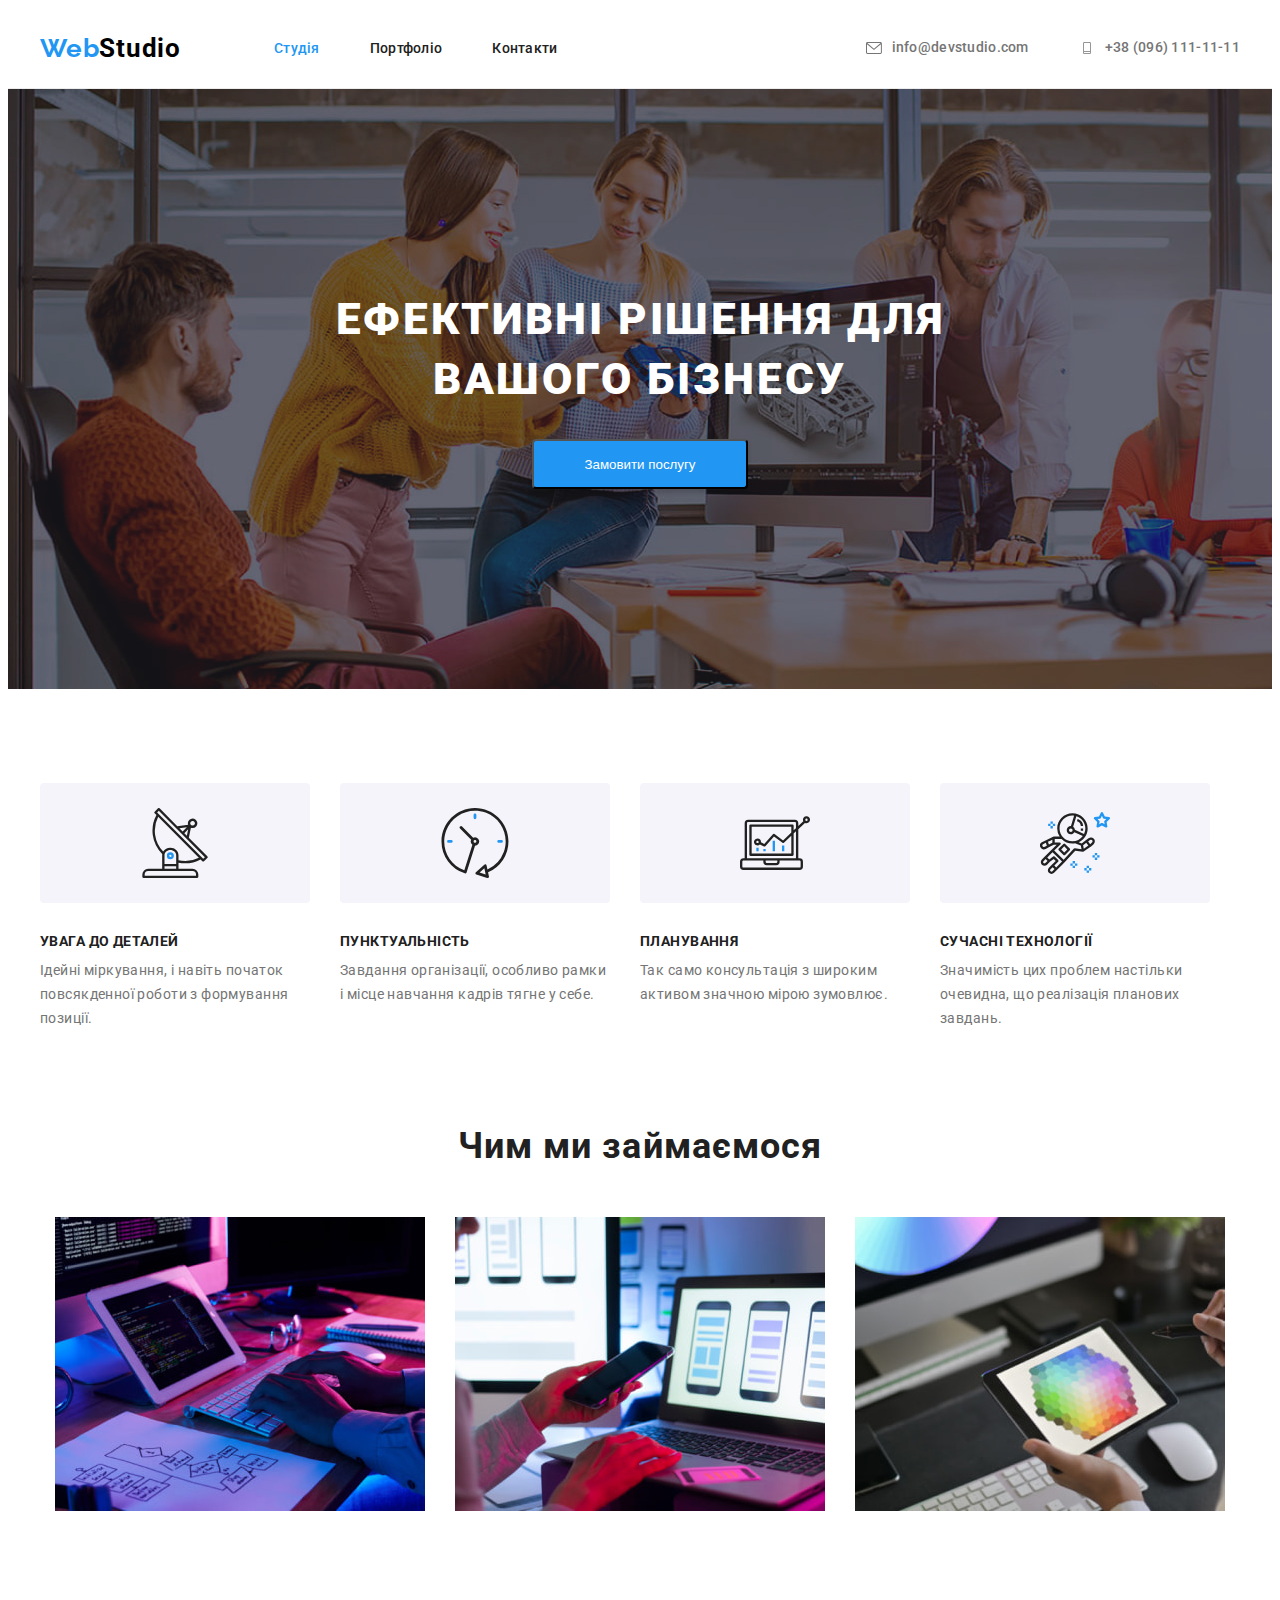
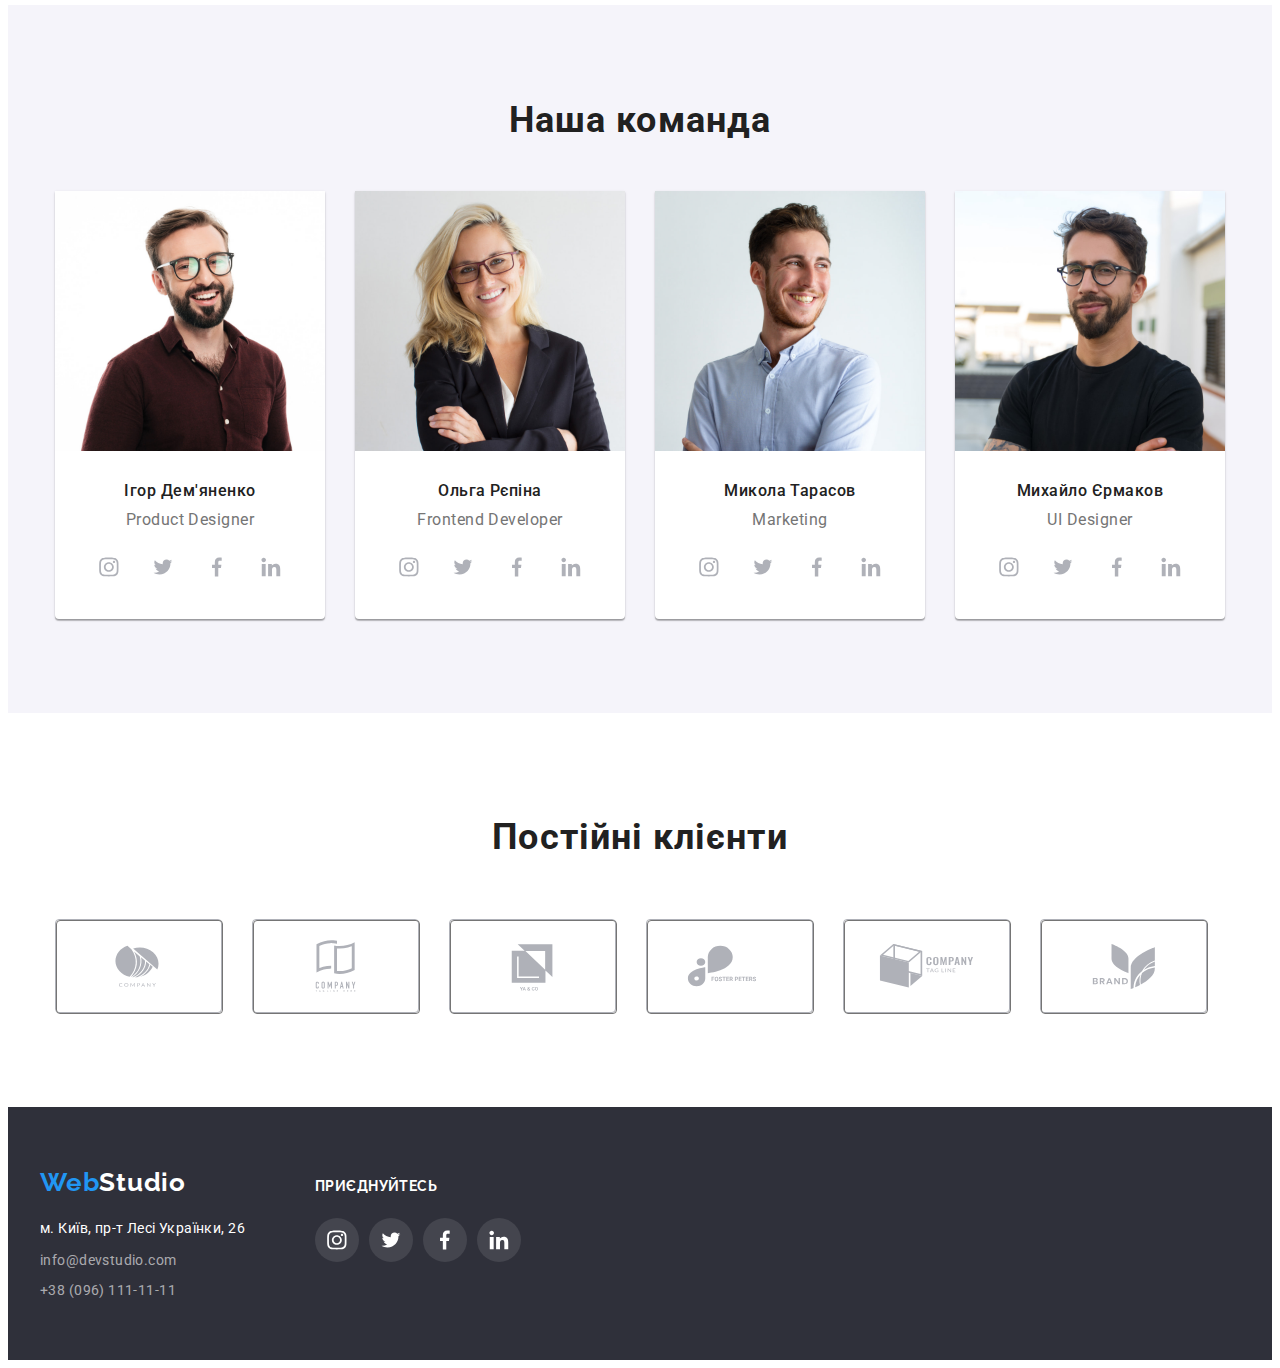
==== index.html @ 4467b6c7 "Initial commit" ====
<!DOCTYPE html>
<html lang="uk">
  <head>
    <meta charset="UTF-8" />
    <meta name="viewport" content="width=device-width, initial-scale=1.0" />
    <title>WebStudio</title>
    <!-- Fonts -->
    <link rel="preconnect" href="https://fonts.googleapis.com" />
    <link rel="preconnect" href="https://fonts.gstatic.com" crossorigin />

    <link
      href="https://fonts.googleapis.com/css2?family=Raleway:wght@700&family=Roboto:wght@400;500;700;900&display=swap"
      rel="stylesheet"
    />
    <!-- Modern normalize -->
    <link
      rel="stylesheet"
      href="https://cdnjs.cloudflare.com/ajax/libs/modern-normalize/2.0.0/modern-normalize.min.css"
      integrity="sha512-4xo8blKMVCiXpTaLzQSLSw3KFOVPWhm/TRtuPVc4WG6kUgjH6J03IBuG7JZPkcWMxJ5huwaBpOpnwYElP/m6wg=="
      crossorigin="anonymous"
      referrerpolicy="no-referrer"
    />
    <!-- Custom styles -->
    <link rel="stylesheet" href="./css/styles.css" />
  </head>
  <body>
    <!-- Header -->
    <header class="header">
      <div class="container header-container">
        <a class="logo" href="./index.html"
          ><span class="logo-accent">Web</span>Studio</a
        >
        <nav class="navigation">
          <ul class="header-link-list list">
            <li class="nav-link">
              <a class="header-link-nav-accent" href="./index.html">Студія</a>
            </li>
            <li class="nav-link">
              <a class="header-link-nav" href="./portfolio.html">Портфоліо</a>
            </li>
            <li class="nav-link">
              <a class="header-link-nav" href="#">Контакти</a>
            </li>
          </ul>
        </nav>

        <ul class="header-list-contact ">
          <li class="group-link">
            <a class="header-link-mail header-link" href="mailto:info@devstudio.com" 
             target="_blank" 
            rel="noopener no-referrer"
            aria-label="іконка mail"> 
            <svg class="header-icon" width="16" height="12">
              <use href="./images/sprite2.svg#icon-e-mail"></use>
            </svg>  
            info@devstudio.com
                  </a>
          </li>
               <li class="group-link">
            <a class="header-link-phone header-link" href="tel:+380961111111"
            target="_blank"
            rel="noopener no-referrer"
            aria-label="іконка phone">
              <svg class="header-icon" width="16" height="12">
              <use href="./images/sprite2.svg#icon-smartphone"></use>
            </svg> 
          +38 (096) 111-11-11
           </a>
          </li>
        </ul>
      </div>
    </header>
    <!-- Main content -->

    <main>
      <!-- Hero section -->
      <section class="hero-section">
        <div class="container hero-container">
          <h1 class="hero-title">Ефективні рішення для вашого бізнесу</h1>
          <button class="hero-button" type="button">Замовити послугу</button>
        </div>
      </section>
      <!--Our activity  -->

      <section class="our-activity-section section">
        <div class="container">
         
           

           


     

   

       
          <ul class="our-activity-list">
            <li class="our-activity-items">
              <div class="our-activity-icon" width="270" height="120">
                <svg class="activity-icon" width="70" height="70">
                <use href="./images/sprite.svg#icon-antenna"></use>
                </svg>
              </div>
              <h3 class="detail-list-item">УВАГА ДО ДЕТАЛЕЙ</h3>
              <p class="detail-text">
                Ідейні міркування, і навіть початок повсякденної роботи з
                формування позиції.
              </p>
            </li>
            <li class="our-activity-items">

              <div class="our-activity-icon" width="270" height="120">
                <svg class="activity-icon" width="70" height="70">
                <use href="./images/sprite.svg#icon-clock"></use>
              </svg>
            </div>
              <h3 class="punctuality-list-item">ПУНКТУАЛЬНІСТЬ</h3>
              <p class="punctuality-text">
                Завдання організації, особливо рамки і місце навчання кадрів
                тягне у себе.
              </p>
            </li>
            <li class="our-activity-items">
              <div class="our-activity-icon" width="270" height="120">
                <svg class="activity-icon" width="70" height="70">
                <use href="./images/sprite.svg#icon-diagram"></use>
              </svg>
            </div>
              <h3 class="diligence-list-item">ПЛАНУВАННЯ</h3>
              <p class="diligence-text">
                Так само консультація з широким активом значною мірою зумовлює.
              </p>
            </li>
            <li class="our-activity-items">
              <div class="our-activity-icon" width="270" height="120">
                <svg class="activity-icon" width="70" height="70">
                <use href="./images/sprite.svg#icon-astronaut"></use>
              </svg>
            </div>
              <h3 class="technologie-list-item">СУЧАСНІ ТЕХНОЛОГІЇ</h3>
              <p class="technologies-text">
                Значимість цих проблем настільки очевидна, що реалізація
                планових завдань.
              </p>
            </li>
          </ul>
        </div>
      </section>

      <!-- Activity-images -->
      <section class="our-activity-images section">
        <div class="container">
          <h2 class="our-activity-title">Чим ми займаємося</h2>
          <ul class="activity-images">
            <li class="img-box-activity">
              <img
                src="./images/activity/img1.jpg"
                alt="img1"
                width="370"
                ;
                height="294"
                ;
              />
            </li>
            <li class="img-box-activity">
              <img
                src="./images/activity/img2.jpg"
                alt="img2"
                width="370"
                ;
                height="294"
                ;
              />
            </li>
            <li class="img-box-activity">
              <img
                src="./images/activity/img3.jpg"
                alt="img3"
                width="370"
                ;
                height="294"
                ;
              />
            </li>
          </ul>
        </div>
      </section>

      <!--Our Team  -->
      <section class="our-team-section section">
        <div class="container">
          <h2 class="our-team-title">Наша команда</h2>
          <ul class="our-team-list">
            <li class="team-members">
              <img
                class="team-img"
                src="./images/team/ІгорДем'яненко.jpg"
                alt="Ігор Дем'яненко"
                width="270"
                height="260"
              />
              <div class="team-members-info">
                <h3 class="product-designer-name team-name">Ігор Дем'яненко</h3>
                <p class="product-designer-profession team-proffesion">
                  Product Designer
                </p>


                 <ul class="team-social-link-list list">
            <li class="team-social-link-item">
             <a  class="social-link"
            href=""
            target="_blank"
            rel="noopener no-referrer"
            aria-label="іконка instagram"
            >
    

               <svg class="team-members-icon" width="20";
                height="20";
               >
              <use href="./images/sprite2.svg#icon-instagram"></use>
            </svg>
            </a>
         
            </li>

            <li class="team-social-link-item">
            
              <a  class="social-link"
            href=""
            target="_blank"
            rel="noopener no-referrer"
            aria-label="іконка twitter"
            >
    

               <svg class="team-members-icon" width="20";
                height="20";
               >
              <use href="./images/sprite2.svg#icon-twitter"></use>
            </svg>
            </a>
            </li>

            <li class="team-social-link-item">

     <a  class="social-link"
            href=""
            target="_blank"
            rel="noopener no-referrer"
            aria-label="іконка facebook"
            >
          

              <svg class="team-members-icon" width="20";
                height="20";>
              <use href="./images/sprite2.svg#icon-facebook"></use>
            </svg>
             </a>
            </li>

            <li class="team-social-link-item">

<a  class="social-link"
            href=""
            target="_blank"
            rel="noopener no-referrer"
            aria-label="іконка linkedin"
            >
           

              <svg class="team-members-icon" width="20";
                height="20";>
              <use href="./images/sprite2.svg#icon-linkedin"></use>
            </svg>
            </a>
            </li>
          </ul>
              </div>
            </li>
            <li class="team-members">
              <img
                class="team-img"
                src="./images/team/ОльгаРєпіна.jpg"
                alt="Ольга Рєпіна"
                width="270"
                height="260"
              />
              <div class="team-members-info">
                <h3 class="frontend-developer-name team-name">Ольга Рєпіна</h3>
                <p class="frontend-developer-profession team-proffesion">
                  Frontend Developer
                </p>
            <ul class="team-social-link-list list">
            <li class="team-social-link-item">

              <a  class="social-link"
            href=""
            target="_blank"
            rel="noopener no-referrer"
            aria-label="іконка linkedin"
            >

                        <svg class="team-members-icon" width="20";
                height="20";>
              <use href="./images/sprite2.svg#icon-instagram"></use>
            </svg>
            </a>
            </li>

            <li class="team-social-link-item">

              <a  class="social-link"
            href=""
            target="_blank"
            rel="noopener no-referrer"
            aria-label="іконка linkedin"
            >

               <svg class="team-members-icon" width="20";
                height="20";
               >
              <use href="./images/sprite2.svg#icon-twitter"></use>
            </svg>
            </a>
            </li>

            <li class="team-social-link-item">

              <a  class="social-link"
            href=""
            target="_blank"
            rel="noopener no-referrer"
            aria-label="іконка linkedin"
            >

              <svg class="team-members-icon" width="20";
                height="20";>
              <use href="./images/sprite2.svg#icon-facebook"></use>
            </svg>
              </a>
            </li>

            <li class="team-social-link-item">


              <a  class="social-link"
            href=""
            target="_blank"
            rel="noopener no-referrer"
            aria-label="іконка linkedin"
            >

              <svg class="team-members-icon" width="20";
                height="20";>
              <use href="./images/sprite2.svg#icon-linkedin"></use>
            </svg>
            </a>
            </li>
          </ul>
              </div>
            </li>
            <li class="team-members">
              <img
                class="team-img"
                src="./images/team/МиколаТарасов.jpg"
                alt="Микола Тарасов"
                width="270"
                height="260"
              />
              <div class="team-members-info">
                <h3 class="marketing-name team-name">Микола Тарасов</h3>
                <p class="marketing-profession team-proffesion">Marketing</p>

           <ul class="team-social-link-list list">
            <li class="team-social-link-item">

       <a  class="social-link"
            href=""
            target="_blank"
            rel="noopener no-referrer"
            aria-label="іконка linkedin"
            >
            <svg class="team-members-icon" width="20";
                height="20";>
              <use href="./images/sprite2.svg#icon-instagram"></use>
            </svg>
       </a>
            </li>

            <li class="team-social-link-item">
                     <a  class="social-link"
            href=""
            target="_blank"
            rel="noopener no-referrer"
            aria-label="іконка linkedin"
            >
               <svg class="team-members-icon" width="20";
                height="20";
               >
              <use href="./images/sprite2.svg#icon-twitter"></use>
            </svg>
                     </a>
            </li>

            <li class="team-social-link-item">
           <a  class="social-link"
            href=""
            target="_blank"
            rel="noopener no-referrer"
            aria-label="іконка linkedin"
            >
              <svg class="team-members-icon" width="20";
                height="20";>
              <use href="./images/sprite2.svg#icon-facebook"></use>
            </svg>
           </a>
            </li>

            <li class="team-social-link-item">
        <a  class="social-link"
            href=""
            target="_blank"
            rel="noopener no-referrer"
            aria-label="іконка linkedin"
            >
              <svg class="team-members-icon" width="20";
                height="20";>
              <use href="./images/sprite2.svg#icon-linkedin"></use>
            </svg>
        </a>
            </li>
          </ul>
              </div>
            </li>
            <li class="team-members">
              <img
                class="team-img"
                src="./images/team/МихайлоЄрмаков.jpg"
                alt="Михайло Єрмаков"
                width="270"
                height="260"
              />
              <div class="team-members-info">
                <h3 class="ul-designer-name team-name">Михайло Єрмаков</h3>
                <p class="ul-designer-profession team-proffesion">
                  UI Designer
                </p>
                      <ul class="team-social-link-list list">
            <li class="team-social-link-item">
              <a  class="social-link"
            href=""
            target="_blank"
            rel="noopener no-referrer"
            aria-label="іконка linkedin"
            >
               <svg class="team-members-icon" width="20";
                height="20";>
              <use href="./images/sprite2.svg#icon-instagram"></use>
            </svg>
              </a>
            </li>

            <li class="team-social-link-item">
              <a  class="social-link"
            href=""
            target="_blank"
            rel="noopener no-referrer"
            aria-label="іконка linkedin"
            >
               <svg class="team-members-icon" width="20";
                height="20";
               >
              <use href="./images/sprite2.svg#icon-twitter"></use>
            </svg>
              </a>
            </li>

            <li class="team-social-link-item">
              <a  class="social-link"
            href=""
            target="_blank"
            rel="noopener no-referrer"
            aria-label="іконка linkedin"
            >
              <svg class="team-members-icon" width="20";
                height="20";>
              <use href="./images/sprite2.svg#icon-facebook"></use>
            </svg>
              </a>
            </li>

            <li class="team-social-link-item">
               <a  class="social-link"
            href=""
            target="_blank"
            rel="noopener no-referrer"
            aria-label="іконка linkedin"
            >
              <svg class="team-members-icon" width="20";
                height="20";>
              <use href="./images/sprite2.svg#icon-linkedin"></use>
            </svg>
               </a>
            </li>
          </ul>
              </div>
         
            </li>
          </ul>
         
        </div>
      </section>

      <!-- Regular customers -->
      <section class="regular-customers-section section">
        <div class="container">
        <h2 class="regular-customers-titel">Постійні клієнти</h2>
        <ul class="regular-customers-icon-list list">

          <li class="regular-customers-item">
            <a class="regular-costumers-icon-link"
             href=""
             target="_blank"
             rel="noopener no-referrer"
             aria-label="іконка client1">
            <svg class="regular-costumers-icon" width="106";
                height="60";>
              <use class="regular-costumers-icon-item" href="./images/sprite2.svg#icon-client1"></use>
            </svg>
          </a>
          </li>
          <li class="regular-customers-item">
            <a class="regular-costumers-icon-link"
            href=""
            target="_blank"
            rel="noopener no-referrer"
            aria-label="іконка client2">
               <svg class="regular-costumers-icon" width="106";
                height="60";>
              <use class="regular-costumers-icon-item" href="./images/sprite2.svg#icon-client2"></use>
            </svg>
            </a>
          </li>
          <li class="regular-customers-item">
            <a class="regular-costumers-icon-link"
            href=""
            target="_blank"
            rel="noopener no-referrer"
            aria-label="іконка client3">
                       <svg class="regular-costumers-icon" width="106";
                height="60";>
              <use class="regular-costumers-icon-item" href="./images/sprite2.svg#icon-client3"></use>
            </svg>
            </a>
          </li>
          <li class="regular-customers-item">
            <a class="regular-costumers-icon-link"
            href=""
            target="_blank"
            rel="noopener no-referrer"
            aria-label="іконка client4">
                    <svg class="regular-costumers-icon" width="106";
                height="60";>
              <use class="regular-costumers-icon-item" href="./images/sprite2.svg#icon-client4"></use>
            </svg>
            </a>
          </li>
          <li class="regular-customers-item">
            <a class="regular-costumers-icon-link"
            href=""
            target="_blank"
            rel="noopener no-referrer"
            aria-label="іконка client5">
                     <svg class="regular-costumers-icon" width="106";
                height="60";>
              <use class="regular-costumers-icon-item" href="./images/sprite2.svg#icon-client5"></use>
            </svg>
            </a>
          </li>
          <li class="regular-customers-item">
            <a class="regular-costumers-icon-link"
            href=""
            target="_blank"
            rel="noopener no-referrer"
            aria-label="іконка client6">
            <svg class="regular-costumers-icon" width="106";
                height="60";>
              <use class="regular-costumers-icon-item" href="./images/sprite2.svg#icon-client6"></use>
            </svg>
            </a>
          </li>
        </ul>

</div>
      </section>
    </main>

    <!-- Footer -->

    <footer class="footer-section">
     <div class=" footer-container container">
      <div class="footer-main-container footer-blok">
      <a class="logo-footer" href="./index.html"
        ><span class="logo-footer-accent">Web</span>Studio</a
      >

      <address>
        <p class="footer-text">м. Київ, пр-т Лесі Українки, 26</p>
        <ul class="footer-contacts">
          <li class="footer-item">
            <a class="footer-link" href="mailto:info@devstudio.com"
              >info@devstudio.com</a
            >
          </li class="footer-item">
          <li class="footer-item">
            <a class="footer-link" href="tel:+380961111111"
              >+38 (096) 111-11-11</a
            >
          </li>
        </ul>
   </address>
   </div>
                    <div class="footer-icons footer-blok ">
            <p class="footer-icon-link-title">ПРИЄДНУЙТЕСЬ</p>

      <ul class="footer-social-link-list list">
            <li class="footer-social-link-item">
            <a  class="footer-social-link"
            href=""
            target="_blank"
            rel="noopener no-referrer"
            aria-label="іконка instagram"> 
            <svg class="footer-social-icon" width="20";
            height="20";>
            <use href="./images/sprite2.svg#icon-instagram"></use>
          </svg>
           </a>
            </li>

            <li class="footer-social-link-item">
            <a  class="footer-social-link"
            href=""
            target="_blank"
            rel="noopener no-referrer"
            aria-label="іконка twitter">
               <svg class="footer-social-icon" width="20";
                height="20";>
              <use href="./images/sprite2.svg#icon-twitter"></use>
            </svg>
            </a>
            </li>

            <li class="footer-social-link-item">
                <a  class="footer-social-link"
            href=""
            target="_blank"
            rel="noopener no-referrer"
            aria-label="іконка facebook"
            >
              <svg class="footer-social-icon" width="20";
                height="20";>
              <use href="./images/sprite2.svg#icon-facebook"></use>
            </svg>
                </a>
            </li>

            <li class="footer-social-link-item">
                <a  class="footer-social-link"
            href=""
            target="_blank"
            rel="noopener no-referrer"
            aria-label="іконка linkedin"
            >
              <svg class="footer-social-icon" width="20";
                height="20";>
              <use href="./images/sprite2.svg#icon-linkedin"></use>
            </svg>
                </a>
            </li>
          </ul>
          </div>              
   
        </div>
    </footer>
  </body>
</html>
---- css/styles.css ----
:root {
  --main-font: "Roboto", sans-serif;
  --secondary-font: "Raleway", sans-serif;
  --main-bg-color: #fff;
  --secondary-bg-color: #f5f4fa;
  --dark-bg-color: #2f303a;
  --main-text-color: #212121;
  --secondary-text-color: #757575;
  --accent-color: #2196f3;
}

body {
  font-family: var(--main-font);
  font-size: 14px;
  letter-spacing: 0.03em;
  line-height: 1.71;
  letter-spacing: 0.03em;
  color: var(--main-text-color);
}

h1,
h2,
h3,
h4,
h5,
h6,
p {
  margin: 0;
}

.list {
  list-style: none;
  padding: 0;
  margin: 0;
}
img {
  display: block;
}

.container {
  /* border: 1px solid red; */
  width: 1200px;

  padding-left: 15px;
  padding-right: 15px;

  margin-left: auto;
  margin-right: auto;
}

.section {
  padding-bottom: 94px;
}

/* Header */
.header {
  background-color: var(--main-bg-color);
  border-bottom: 1px solid #ececec;
}
ul {
  list-style-type: none;
  padding-left: 0;
  margin-top: 0;
  margin-bottom: 0;
}

.header-container {
  display: flex;
  align-items: center;
}

.logo {
  text-decoration: none;
  color: #000;
  font-family: var(--main-font);
  font-size: 26px;
  font-weight: 700;
  line-height: normal;
  letter-spacing: 0.78px;

  margin-right: 93px;
}

.logo-accent {
  color: var(--accent-color);
  font-family: var(--secondary-font);
  font-size: 26px;
  font-weight: 700;
  line-height: normal;
  letter-spacing: 0.78px;
}

.header-link-list {
  display: flex;
  align-items: center;
}
.nav-link {
  display: block;
  margin-right: 50px;
}

.nav-link:last-child {
  margin-right: 0;
}

.header-link-nav-accent {
  display: block;
  padding-top: 32px;
  padding-bottom: 32px;
  text-decoration: none;
  font-family: var(--main-font);
  color: var(--accent-color);
  font-weight: 500;
  line-height: normal;
  letter-spacing: 0.28px;
}

.header-link-nav {
  display: block;
  padding-top: 32px;
  padding-bottom: 32px;

  text-decoration: none;
  font-family: var(--main-font);
  color: var(--main-text-color);
  font-weight: 500;
  line-height: normal;
  letter-spacing: 0.28px;
}

.header-list-contact {
  margin-left: auto;
  display: flex;
  align-items: center;
  justify-content: center;
}
.group-link {
  margin-right: 50px;
}
.group-link:last-child {
  margin-right: 0;
}

.header-link-mail {
  text-decoration: none;

  font-family: var(--main-font);
  font-weight: 500;
  letter-spacing: 0.02em;
  color: var(--secondary-text-color);
}

.header-link-phone {
  text-decoration: none;

  font-family: var(--main-font);
  font-weight: 500;
  letter-spacing: 0.02em;
  color: var(--secondary-text-color);
}

.header-link-nav-accent:hover {
  color: var(--accent-color);
}
.header-link-nav-accent:focus {
  color: var(--accent-color);
}
.header-link-nav:hover {
  color: var(--accent-color);
}
.header-link-nav:focus {
  color: var(--accent-color);
}

.header-link-mail:hover {
  color: var(--accent-color);
}
.header-link-mail:focus {
  color: var(--accent-color);
}
.header-link-mail:hover .header-icon {
  fill: var(--accent-color);
}
.header-link-mail:focus .header-icon {
  color: var(--accent-color);
}

.header-link-phone:hover {
  color: var(--accent-color);
}
.header-link-phone:focus {
  color: var(--accent-color);
}
.header-link:hover .header-icon {
  fill: var(--accent-color);
}

/* Header icons */

.header-link {
  display: flex;
  align-items: center;
  color: var(--secondary-text-color);
}

.header-icon {
  margin-right: 10px;
  fill: currentColor;
}

.header-link-mail:hover {
color: var(--accent-color);
}
.header-link-mail:focus {
  color: var(--accent-color);
  }

/* Hero */
.hero-section {
  max-width: 1600px;
  margin-left: auto;
  margin-right: auto;
  background-image: url(../images/Hero/Img\ Overlay.png),
    url(../images/Hero/bg-hero.jpg);

  background-color: var(--dark-bg-color);
  padding-top: 200px;
  padding-bottom: 200px;
}

.hero-title {
  width: 650px;
  margin-left: auto;
  margin-right: auto;
  font-weight: 900;
  font-size: 44px;
  line-height: 1.36364;
  letter-spacing: 0.06em;
  text-transform: uppercase;
  text-align: center;

  color: #fff;
  text-align: center;
  font-family: var(--main-font);

  margin-bottom: 30px;
}
.hero-button {
  margin: 0 auto;
  display: block;
  text-align: center;
  width: 216px;
  height: 50px;
  border-radius: 4px;
  background: var(--accent-color);
  color: #fff;
  box-shadow: 0px 4px 4px 0px rgba(0, 0, 0, 0.15);
}
.hero-button:hover {
  box-shadow: 0 4px 4px 0 rgba(0, 0, 0, 0.15);
  color: #fff;
  background-color: #1875c1;
}
/* Our activity */

.our-activity-section {
  background: var(--main-bg-color);
  padding-top: 94px;
}
/* Our activity social icons */
.our-activity-icon-list {
  display: flex;
  align-content: center;
  justify-content: center;
  width: 1170px;
}
.our-activity-icon {
  display: flex;
  align-items: center;
  justify-content: center;
  border-radius: 4px;
  width: 270px;
  background: #f5f4fa;
  margin-bottom: 30px;
  padding-top: 25px;
  padding-bottom: 25px;
  fill: #212121;
}
/* ================== */
.our-activity-list {
  display: flex;
}

.our-activity-items:not(:last-child) {
  margin-right: 30px;
}

.detail-list-item {
  width: 270px;
  height: 16px;
  font-weight: 700;
  font-size: 14px;
  line-height: normal;
  letter-spacing: 0.42px;
  text-transform: uppercase;

  margin-bottom: 10px;
}
.detail-text {
  font-size: 14px;
  line-height: 1.71;
  width: 270px;
  height: 72px;
  flex-shrink: 0;

  color: var(--secondary-text-color);
  letter-spacing: 0.42px;
}
.punctuality-list-item {
  width: 270px;
  height: 16px;
  font-size: 14px;
  font-weight: 700;
  line-height: normal;
  letter-spacing: 0.42px;
  text-transform: uppercase;

  margin-bottom: 10px;
}
.punctuality-text {
  font-size: 14px;
  line-height: 1.71;
  width: 270px;
  height: 48px;
  flex-shrink: 0;

  color: var(--secondary-text-color);
  letter-spacing: 0.42px;
}
.diligence-list-item {
  width: 270px;
  height: 16px;
  font-size: 14px;
  font-weight: 700;
  line-height: normal;
  letter-spacing: 0.42px;
  text-transform: uppercase;

  margin-bottom: 10px;
}
.diligence-text {
  font-size: 14px;
  line-height: 1.71;
  width: 270px;
  height: 48px;
  flex-shrink: 0;

  color: var(--secondary-text-color);
  letter-spacing: 0.42px;
}
.technologie-list-item {
  font-size: 14px;
  width: 270px;
  height: 16px;
  font-weight: 700;
  line-height: normal;
  letter-spacing: 0.42px;
  text-transform: uppercase;

  margin-bottom: 10px;
}
.technologies-text {
  font-size: 14px;
  line-height: 1.71;
  width: 270px;
  height: 72px;

  color: var(--secondary-text-color);
  letter-spacing: 0.42px;
}
.our-activity-title {
  font-family: var(--main-font);
  text-align: center;

  color: var(--main-text-color);
  font-size: 36px;
  font-weight: 700;
  line-height: normal;
  letter-spacing: 1.08px;

  margin-bottom: 50px;
}

/* Activity images */
.activity-images {
  display: flex;
  justify-content: center;
}
.img-box-activity {
  margin-right: 30px;
}
.img-box-activity:last-child {
  margin-right: 0px;
}
/* Our team */
.our-team-section {
  padding-top: 94px;
}

.team-name {
  margin-bottom: 10px;
}
.team-proffesion {
  margin-bottom: 16px;
}
.our-team-title {
  text-align: center;
  font-size: 36px;
  font-weight: 700;
  line-height: normal;
  letter-spacing: 1.08px;

  margin-bottom: 50px;
}
.our-team-list {
  display: flex;

  justify-content: center;
}
.team-members {
  border-radius: 0 0 4px 4px;
  width: 270px;

  box-shadow: 0 2px 1px 0 rgba(0, 0, 0, 0.2), 0 1px 1px 0 rgba(0, 0, 0, 0.14),
    0 1px 3px 0 rgba(0, 0, 0, 0.12);
  background: #fff;

  margin-right: 30px;
}
.team-members-info {
  padding-bottom: 30px;
  padding-top: 30px;
}
.team-members:last-child {
  margin-right: 0;
}

.our-team-section {
  background: var(--secondary-bg-color);
}
.product-designer-name {
  color: var(--main-text-color);
  text-align: center;
  font-size: 16px;
  font-weight: 500;
  line-height: normal;
  letter-spacing: 0.48px;
}
.product-designer-profession {
  color: var(--secondary-text-color);
  text-align: center;
  font-size: 16px;
  line-height: normal;
  letter-spacing: 0.48px;
}
.frontend-developer-name {
  text-align: center;
  font-size: 16px;
  font-weight: 500;
  line-height: normal;
  letter-spacing: 0.48px;
}
.frontend-developer-profession {
  color: var(--secondary-text-color);
  text-align: center;
  font-size: 16px;
  line-height: normal;
  letter-spacing: 0.48px;
}
.marketing-name {
  text-align: center;
  font-size: 16px;
  font-weight: 500;
  line-height: normal;
  letter-spacing: 0.48px;
}
.marketing-profession {
  color: var(--secondary-text-color);
  text-align: center;
  font-size: 16px;
  line-height: normal;
  letter-spacing: 0.48px;
}

.ul-designer-name {
  text-align: center;
  font-size: 16px;
  font-weight: 500;
  line-height: normal;
  letter-spacing: 0.48px;
}
.ul-designer-profession {
  color: var(--secondary-text-color);
  text-align: center;

  font-size: 16px;
  line-height: normal;
  letter-spacing: 0.48px;
}
/* social links */
.team-social-link-list {
  display: flex;
  justify-content: center;

  width: 206px;

  margin-top: 16px;
  margin-left: auto;
  margin-right: auto;
}

.team-social-link-item {
  text-align: center;

  margin-right: 10px;
}
.team-social-link-item:last-child {
  margin-right: 0;
}
.social-link {
  display: flex;
  justify-content: center;
  align-items: center;
  width: 44px;
  height: 44px;

  border-radius: 50%;
}

.social-link:hover {
  background-color: var(--accent-color);
}
.social-link:focus {
  background-color: var(--accent-color);
}
.team-members-icon {
  fill: #afb1b8;
}
.team-members-icon-accent {
  fill: #fff;
}
.social-link:hover .team-members-icon {
  fill: #fff;
}
.social-link:focus .team-members-icon {
  fill: #fff;
}

/* Regular customers  */
.regular-customers-section {
  padding-top: 94px;
  padding-bottom: 94px;
}

.regular-customers-icon-list {
  display: flex;

  width: 1170px;

  margin-left: auto;
  margin-right: auto;
  margin-top: 50px;
}
.regular-customers-item {
  /* display: flex;
  align-items: center;
  justify-content: center; */
  flex-basis: calc((100% - 6 * 30px) / 6);
  width: 170px;
  height: 92px;

  border: 1px solid #afb1b8;
  border-radius: 4px;

  margin-right: 30px;
}

.regular-customers-item:last-child {
  margin-right: 0;
}

.regular-costumers-icon {
  fill: #afb1b8;
}

.regular-costumers-icon-link {
  display: flex;
  align-items: center;
  justify-content: center;
  width: 100%;
  height: 100%;
  border: 1px solid var(--secondary-text-color);
  border-radius: 4px;
}

.regular-customers-item:hover {
  border: 1px solid var(--accent-color);
  border-radius: 4px;
}

.regular-customers-item:hover .regular-costumers-icon-item {
  fill: var(--accent-color);
}

.regular-costumers-icon-link:focus .regular-costumers-icon-item {
  border: 1px solid var(--accent-color);
  border-radius: 4px;

  fill: var(--accent-color);
}
.regular-customers-item:focus {
  border: 1px solid var(--accent-color);
  border-radius: 4px;
}

.regular-customers-titel {
  font-family: var(--main-font);
  font-weight: 700;
  font-size: 36px;
  letter-spacing: 0.03em;
  text-align: center;
  color: var(--main-text-color);
}
/* Footer */

.footer-section {
  padding-top: 60px;
  padding-bottom: 60px;

  background: var(--dark-bg-color);
}
.footer-container {
  display: flex;
  align-items: baseline;
}
.logo-footer {
  display: block;
  text-decoration: none;
  color: #fff;
  font-family: Raleway;
  font-size: 26px;
  font-weight: 700;
  line-height: normal;
  letter-spacing: 0.78px;

  margin-bottom: 20px;
}
.logo-footer-accent {
  color: var(--accent-color);
  font-family: var(--secondary-font);
  font-size: 26px;
  font-weight: 700;
  line-height: normal;
  letter-spacing: 0.78px;
}
.footer-text {
  font-style: normal;
  color: #fff;
  margin-right: 70px;

  letter-spacing: 0.42px;

  margin-bottom: 9px;
}

.footer-contacts {
  text-align: left;
}
.footer-item {
  margin-bottom: 9px;
}
.footer-item:last-child {
  margin-bottom: 0;
}
.footer-link {
  display: block;
  justify-content: left;
  font-style: normal;
  text-decoration: none;
  width: 231px;
  height: 21px;
  flex-shrink: 0;
  color: rgba(255, 255, 255, 0.6);
  letter-spacing: 0.42px;
}

.footer-link:hover {
  color: var(--accent-color);
}
.footer-link:focus {
  color: var(--accent-color);
}

/* Footer icons */

.footer-icon-link-title {
  font-family: var(--secondary-font);
  font-weight: 700;
  font-size: 14px;
  letter-spacing: 0.03em;
  text-transform: uppercase;
  color: #fff;

  margin-bottom: 20px;
}
.footer-social-link-list {
  display: flex;
  align-items: baseline;
}
.footer-social-link-item {
  margin-right: 10px;
}

.footer-social-link {
  display: flex;
  justify-content: center;
  align-items: center;
  width: 44px;
  height: 44px;
  background-color: rgba(255, 255, 255, 0.1);
  border-radius: 50%;
}
.footer-social-link:hover {
  background-color: var(--accent-color);
}
.footer-social-link:focus {
  background-color: var(--accent-color);
}

.footer-social-icon {
  fill: white;
}

/* portfolio */
.portfolio-header-container {
  width: 1200px;
  display: flex;
  align-items: center;
}

.portfolio-logo {
  text-decoration: none;
  color: #000;
  font-family: var(--main-font);
  font-size: 26px;
  font-weight: 700;
  line-height: normal;
  letter-spacing: 0.78px;

  margin-right: 93px;
}
.portfolio-links-list {
  display: flex;
  align-items: center;
}
.portfolio-nav-link {
  margin-right: 50px;
}
.portfolio-nav-link:last-child {
  margin-right: 0;
}
.portfolio-header-link {
  display: block;
  padding-top: 32px;
  padding-bottom: 32px;

  text-decoration: none;
  font-family: var(--main-font);
  color: var(--main-text-color);
  font-weight: 500;
  line-height: normal;
  letter-spacing: 0.28px;
}

.portfolio-header-link:hover {
  color: var(--accent-color);
}
.portfolio-header-link:focus {
  color: var(--accent-color);
}

.portfolio-header-link-accent {
  display: block;
  padding-top: 32px;
  padding-bottom: 32px;
  text-decoration: none;
  font-family: var(--main-font);
  font-weight: 500;
  font-size: 14px;
  letter-spacing: 0.02em;
  color: var(--accent-color);
}

/* Portfolio section */
.portfolio-section {
  padding-top: 94px;
  padding-bottom: 94px;
}

/* filter section */
.filters-list {
  display: flex;
  justify-content: center;
  margin-bottom: 50px;
}
.filter-items {
  margin-right: 8px;
  padding-top: 1px;
  padding-left: 6px;
  padding-right: 6px;
  padding-bottom: 1px;
}
.filter-items:last-child {
  margin-right: 0;
}
.filters-items-button {
  font-family: var(--main-font);
  font-weight: 500;
  font-size: 16px;
  line-height: 1.6;
  letter-spacing: 0.03em;
  text-align: center;
  color: var(--main-text-color);
  background: var(--secondary-bg-color);
  border-radius: 4px;
  border: none;
  padding-top: 6px;
  padding-bottom: 6px;
  padding-right: 22px;
  padding-left: 22px;
}

.filters-items-button:hover {
  background: var(--accent-color);
  color: #fff;

  box-shadow: 0 2px 2px 0 rgba(0, 0, 0, 0.12), 0 1px 2px 0 rgba(0, 0, 0, 0.08),
    0 3px 1px 0 rgba(0, 0, 0, 0.1);
}
.filters-items-button:focus {
  background: var(--accent-color);
  color: #fff;

  box-shadow: 0 2px 2px 0 rgba(0, 0, 0, 0.12), 0 1px 2px 0 rgba(0, 0, 0, 0.08),
    0 3px 1px 0 rgba(0, 0, 0, 0.1);
}

.filters-items-button-accent {
  font-family: var(--main-font);
  font-weight: 500;
  font-size: 16px;
  line-height: 1.6;
  letter-spacing: 0.03em;
  text-align: center;
  color: var(--main-text-color);
  border-radius: 4px;
  border: none;
  background: var(--accent-color);
  color: #fff;

  padding-top: 6px;
  padding-bottom: 6px;
  padding-right: 25px;
  padding-left: 25px;
}
.filters-items-button-accent:hover {
  background: var(--accent-color);
  color: #fff;

  box-shadow: 0 2px 2px 0 rgba(0, 0, 0, 0.12), 0 1px 2px 0 rgba(0, 0, 0, 0.08),
    0 3px 1px 0 rgba(0, 0, 0, 0.1);
}
.filters-items-button-accent:focus {
  background: var(--accent-color);
  color: #fff;

  box-shadow: 0 2px 2px 0 rgba(0, 0, 0, 0.12), 0 1px 2px 0 rgba(0, 0, 0, 0.08),
    0 3px 1px 0 rgba(0, 0, 0, 0.1);
}
/* Portfolio items */

.portfolio-container {
  box-sizing: content-box;
}

.portfolio-items-list {
  display: flex;
  flex-wrap: wrap;
}
.portfolio-item {
  width: 370px;
  margin-right: 30px;
  margin-bottom: 30px;
}

.portfolio-item:nth-last-child(3n + 1) {
  margin-right: 0;
}

.portfolio-item:nth-last-child(-n + 3) {
  margin-bottom: 0;
}

.portfolio-item-blok:hover {
  box-shadow: 1px 4px 6px 0 rgba(0, 0, 0, 0.16), 0 4px 4px 0 rgba(0, 0, 0, 0.06),
    0 1px 1px 0 rgba(0, 0, 0, 0.12);
  background: #fff;
  border: 1px solid #eee;
}
.portfolio-item-blok:focus {
  box-shadow: 1px 4px 6px 0 rgba(0, 0, 0, 0.16), 0 4px 4px 0 rgba(0, 0, 0, 0.06),
    0 1px 1px 0 rgba(0, 0, 0, 0.12);
  background: #fff;
  border: 1px solid #eee;
}

.portfoli-item-link {
  /* display: block; */
  text-decoration: none;
}

.portfolio-item-title {
  border-left: 1px solid #eee;
  border-right: 1px solid #eee;
  border-bottom: 1px solid #eee;
  padding-left: 24px;
  padding-right: 24px;
  padding-top: 20px;
  padding-bottom: 20px;
}

.portfolio-product-name {
  text-decoration: none;
  font-weight: 700;
  font-size: 18px;
  line-height: 2;
  letter-spacing: 0.06em;
  color: var(--main-text-color);

  margin-bottom: 4px;
}
.portfolio-product {
  text-decoration: none;
  font-size: 16px;
  line-height: 1.87;
  letter-spacing: 0.03em;
  color: var(--secondary-text-color);
}

/* portfoli header icons */

.portfolio-header-icon {
  fill: var(--secondary-text-color);
  margin-right: 10px;
}
/* .portfolio-header-icon:hover{
  fill: var(--accent-color);
} */
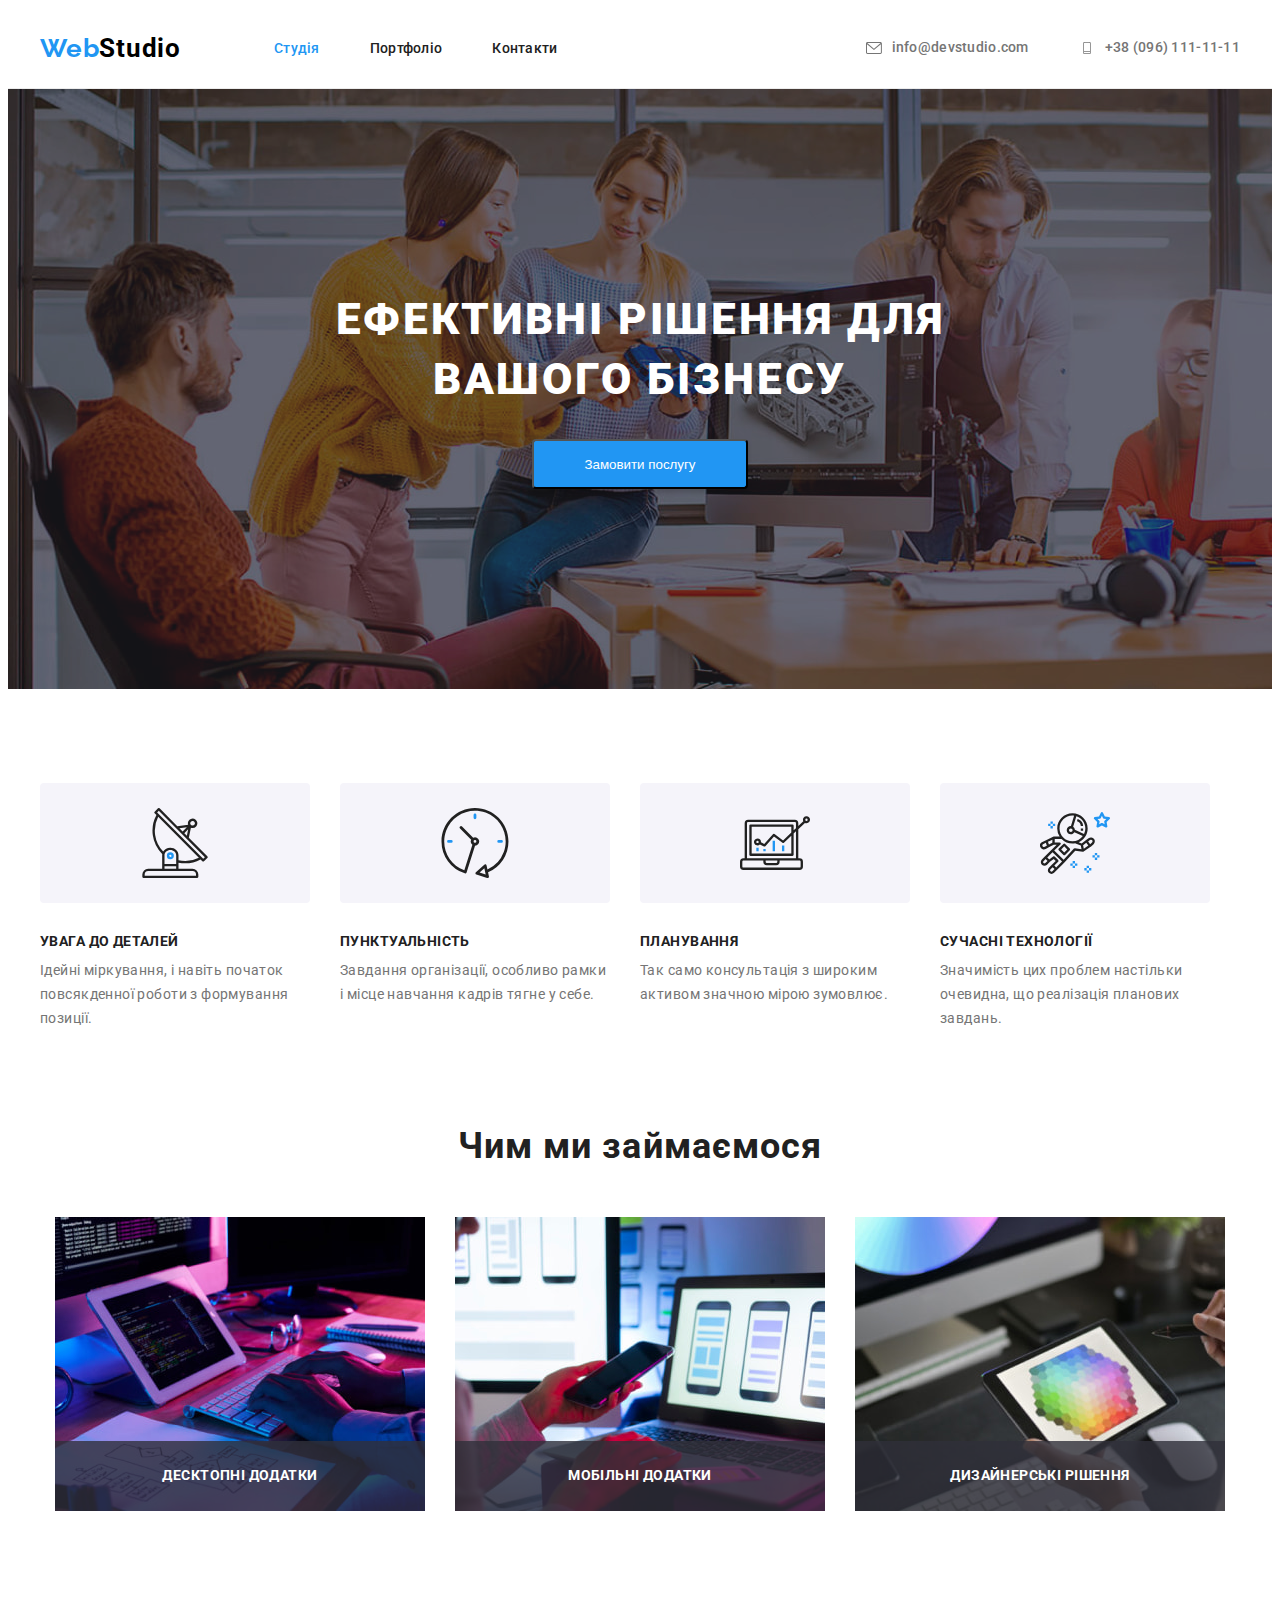
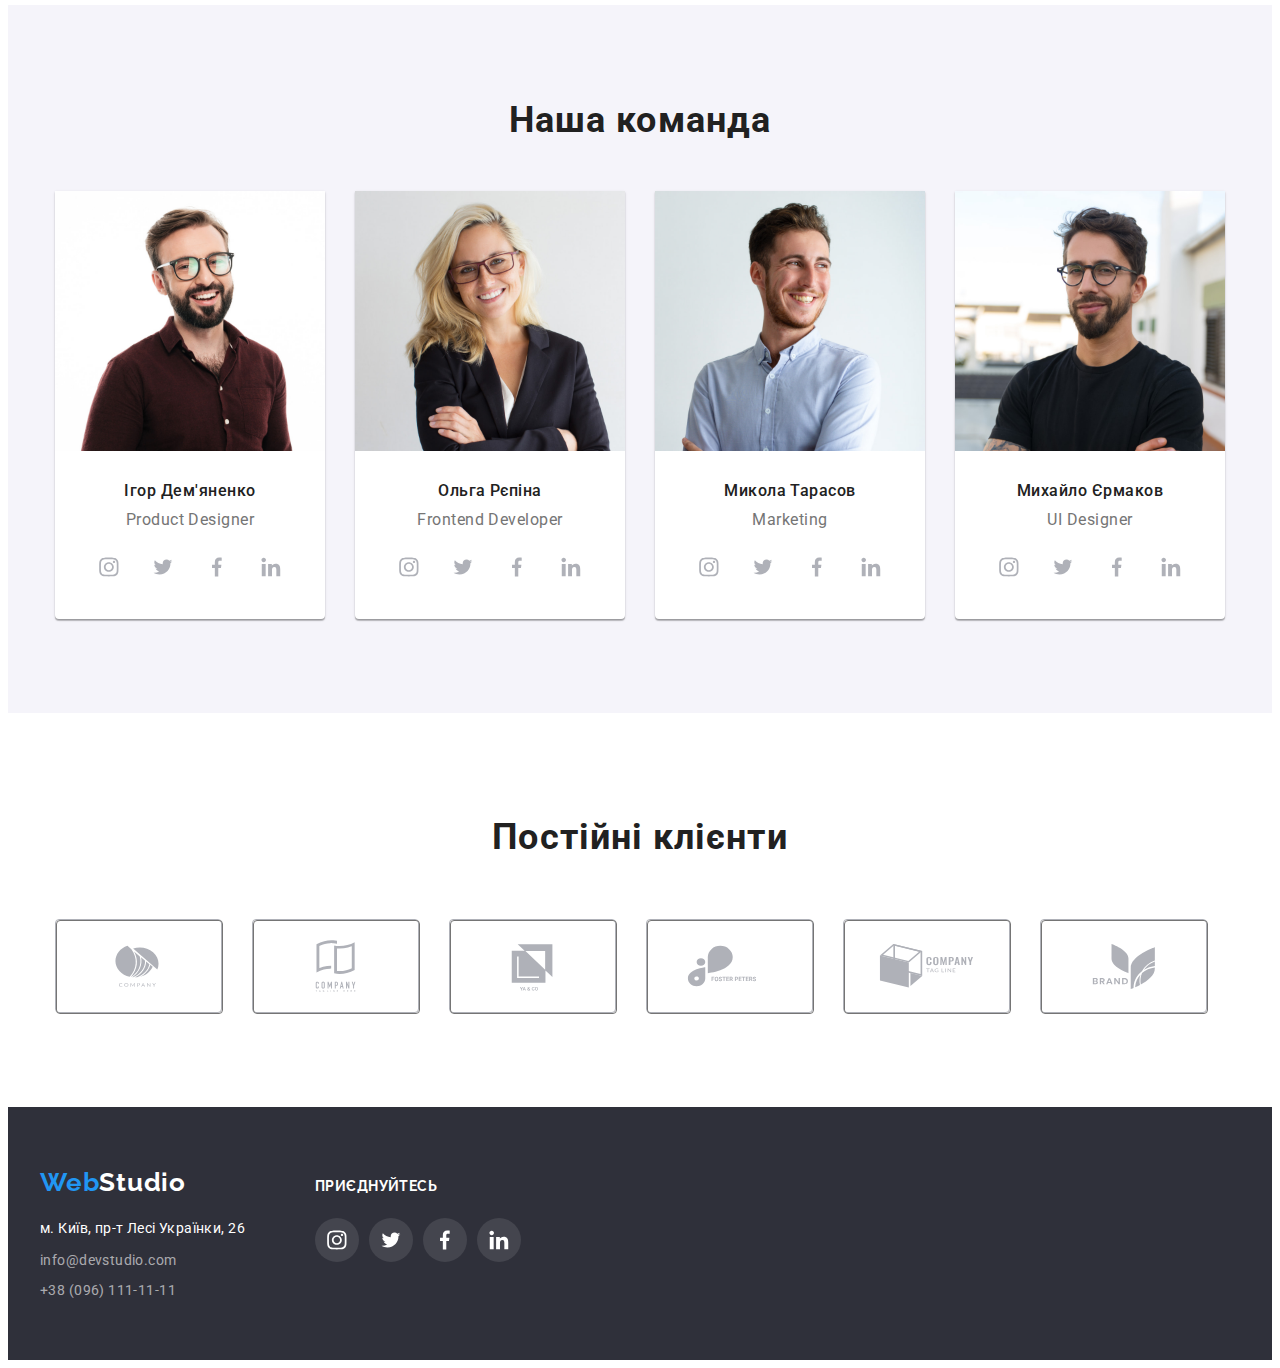
==== commit 07d3eabd: "Update css and html" ====
--- a/index.html
+++ b/index.html
@@ -84,18 +84,7 @@
 
       <section class="our-activity-section section">
         <div class="container">
-         
-           
-
-           
-
-
-     
-
-   
-
-       
-          <ul class="our-activity-list">
+           <ul class="our-activity-list">
             <li class="our-activity-items">
               <div class="our-activity-icon" width="270" height="120">
                 <svg class="activity-icon" width="70" height="70">
@@ -109,8 +98,7 @@
               </p>
             </li>
             <li class="our-activity-items">
-
-              <div class="our-activity-icon" width="270" height="120">
+            <div class="our-activity-icon" width="270" height="120">
                 <svg class="activity-icon" width="70" height="70">
                 <use href="./images/sprite.svg#icon-clock"></use>
               </svg>
@@ -162,6 +150,7 @@
                 height="294"
                 ;
               />
+              <p class="our-activity-label">Десктопні додатки</p>
             </li>
             <li class="img-box-activity">
               <img
@@ -172,6 +161,7 @@
                 height="294"
                 ;
               />
+              <p class="our-activity-label">Мобільні додатки</p>
             </li>
             <li class="img-box-activity">
               <img
@@ -182,6 +172,7 @@
                 height="294"
                 ;
               />
+              <p class="our-activity-label">Дизайнерські рішення</p>
             </li>
           </ul>
         </div>
--- a/css/styles.css
+++ b/css/styles.css
@@ -397,11 +397,35 @@
   justify-content: center;
 }
 .img-box-activity {
+  position: relative;
   margin-right: 30px;
 }
 .img-box-activity:last-child {
   margin-right: 0px;
 }
+.our-activity-label{
+  position: absolute;
+  bottom: 0;
+  left: 0;
+  display: flex;
+  text-align: center;
+  align-items: center;
+  justify-content: center;
+
+  font-family: "Roboto", sans-serif;
+font-weight: 700;
+font-size: 14px;
+letter-spacing: 0.03em;
+text-transform: uppercase;
+text-align: center;
+color: #fff;
+
+width: 370px;
+height: 70px;
+background: rgba(47, 48, 58, 0.8);
+}
+
+
 /* Our team */
 .our-team-section {
   padding-top: 94px;
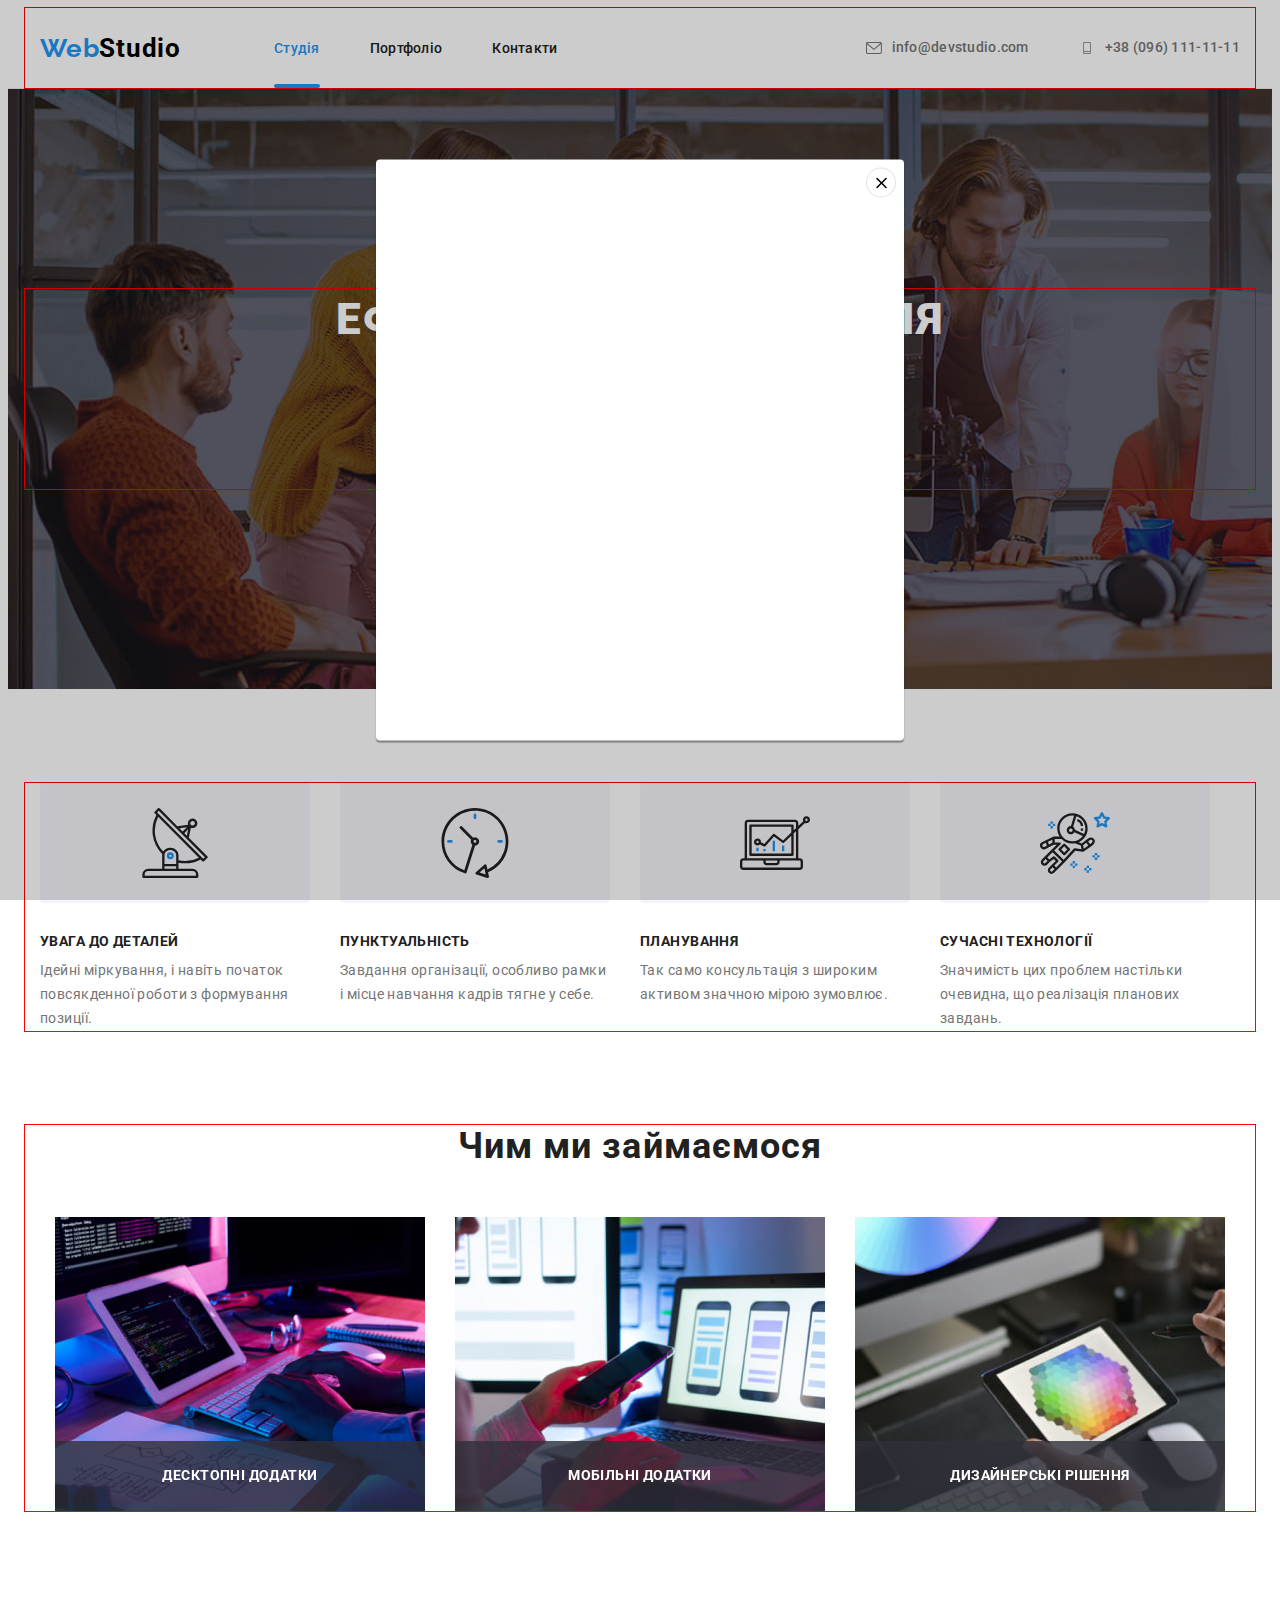
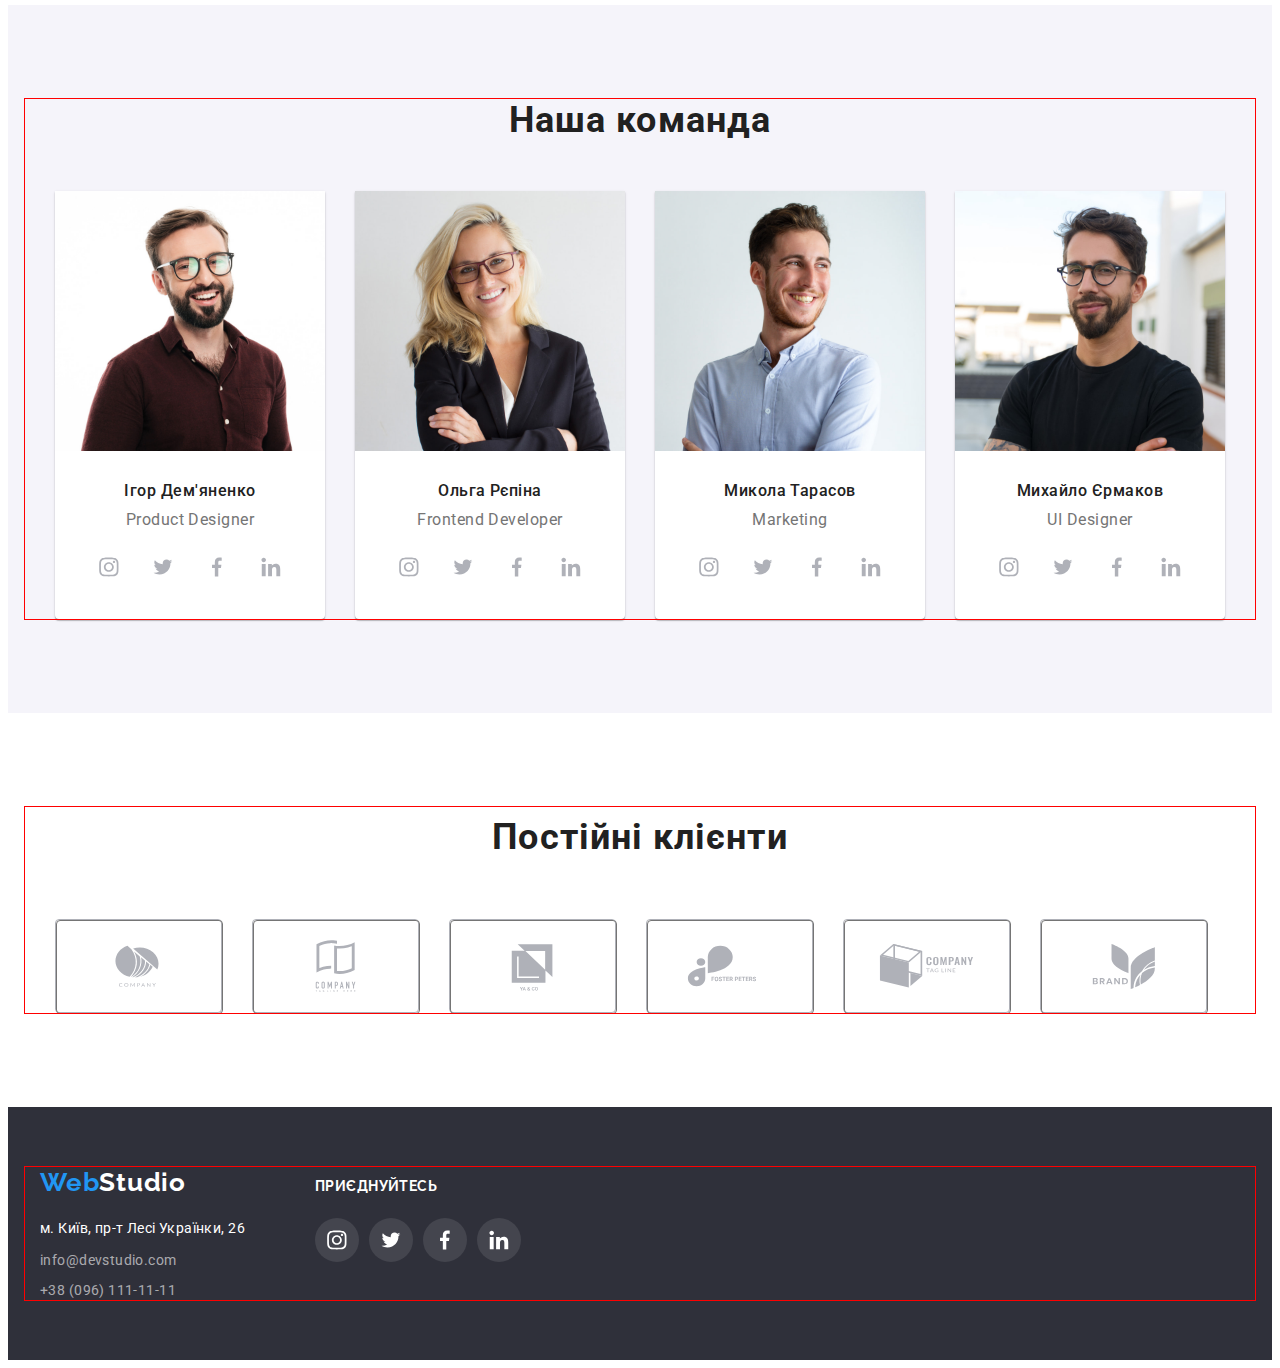
==== commit c441706d: "Add js and update html and css" ====
--- a/index.html
+++ b/index.html
@@ -78,6 +78,20 @@
         <div class="container hero-container">
           <h1 class="hero-title">Ефективні рішення для вашого бізнесу</h1>
           <button class="hero-button" type="button">Замовити послугу</button>
+          <div class="backdrop">
+            <div class="modal-wrapper">
+              <button class="modal-btn">
+                <svg class="modal-icon" width="11" height="11"
+                 viewBox="0 0 11 11" fill="none" 
+                 xmlns="http://www.w3.org/2000/svg">
+                  <path d="M11 1.10786L9.89214 0L5.5 4.39214L1.10786 0L0 1.10786L4.39214 5.5L0 9.89214L1.10786 11L5.5 6.60786L9.89214 11L11 9.89214L6.60786 5.5L11 1.10786Z"
+                   fill="black" />
+                  </svg>
+            
+              </button>
+              <form class="modal-form"></form>
+           </div>
+          </div>
         </div>
       </section>
       <!--Our activity  -->
@@ -676,5 +690,6 @@
    
         </div>
     </footer>
+    <script src="./js/modal.js"></script>
   </body>
 </html>
--- a/css/styles.css
+++ b/css/styles.css
@@ -38,7 +38,7 @@
 }
 
 .container {
-  /* border: 1px solid red; */
+outline: 1px solid red;
   width: 1200px;
 
   padding-left: 15px;
@@ -104,6 +104,9 @@
 }
 
 .header-link-nav-accent {
+  position: relative;
+  color: var(--accent-color);
+
   display: block;
   padding-top: 32px;
   padding-bottom: 32px;
@@ -116,6 +119,9 @@
 }
 
 .header-link-nav {
+
+  
+
   display: block;
   padding-top: 32px;
   padding-bottom: 32px;
@@ -127,6 +133,18 @@
   line-height: normal;
   letter-spacing: 0.28px;
 }
+.header-link-nav-accent::after {
+  content: '';
+  display: block;
+  width: 100%;
+  border-radius: 2px;
+  height: 4px;
+  background-color: var(--accent-color);
+
+  position: absolute;
+  bottom: 0;
+  left: 0;
+}
 
 .header-list-contact {
   margin-left: auto;
@@ -209,11 +227,11 @@
 }
 
 .header-link-mail:hover {
-color: var(--accent-color);
+  color: var(--accent-color);
 }
 .header-link-mail:focus {
   color: var(--accent-color);
-  }
+}
 
 /* Hero */
 .hero-section {
@@ -261,6 +279,53 @@
   color: #fff;
   background-color: #1875c1;
 }
+/* Modal button */
+.backdrop{
+position: fixed;
+top:0;
+left:0;
+width: 100%;
+height: 100%;
+background: rgba(0, 0, 0, 0.2);
+}
+
+
+.modal-wrapper{
+position: absolute;
+top:50%;
+ left:50%;
+transform: translate(-50%,-50%); 
+border-radius: 4px;
+width: 528px;
+height: 581px;
+box-shadow: 0 2px 1px 0 rgba(0, 0, 0, 0.2), 0 1px 1px 0 rgba(0, 0, 0, 0.14), 0 1px 3px 0 rgba(0, 0, 0, 0.12);
+background: #fff;
+}
+
+
+
+.modal-btn{
+position: absolute;
+top: 8px;
+right: 8px;
+ border-radius: 50%;
+
+background-color: #fff; 
+border: 1px solid rgba(203, 195, 195,0.5 );
+display: flex;
+align-items: center;
+justify-content: center;
+padding: 0;
+
+
+width: 30px;
+height: 30px;
+}
+.modal-icon{
+  fill: #000;
+}
+
+
 /* Our activity */
 
 .our-activity-section {
@@ -403,7 +468,7 @@
 .img-box-activity:last-child {
   margin-right: 0px;
 }
-.our-activity-label{
+.our-activity-label {
   position: absolute;
   bottom: 0;
   left: 0;
@@ -413,18 +478,17 @@
   justify-content: center;
 
   font-family: "Roboto", sans-serif;
-font-weight: 700;
-font-size: 14px;
-letter-spacing: 0.03em;
-text-transform: uppercase;
-text-align: center;
-color: #fff;
-
-width: 370px;
-height: 70px;
-background: rgba(47, 48, 58, 0.8);
-}
-
+  font-weight: 700;
+  font-size: 14px;
+  letter-spacing: 0.03em;
+  text-transform: uppercase;
+  text-align: center;
+  color: #fff;
+
+  width: 370px;
+  height: 70px;
+  background: rgba(47, 48, 58, 0.8);
+}
 
 /* Our team */
 .our-team-section {
@@ -814,6 +878,9 @@
 }
 
 .portfolio-header-link-accent {
+position: relative;
+color: var(--accent-color);
+
   display: block;
   padding-top: 32px;
   padding-bottom: 32px;
@@ -823,6 +890,18 @@
   font-size: 14px;
   letter-spacing: 0.02em;
   color: var(--accent-color);
+}
+.portfolio-header-link-accent::after {
+  content: '';
+  display: block;
+  width: 100%;
+  border-radius: 2px;
+  height: 4px;
+  background-color: var(--accent-color);
+
+  position: absolute;
+  bottom: 0;
+  left: 0;
 }
 
 /* Portfolio section */
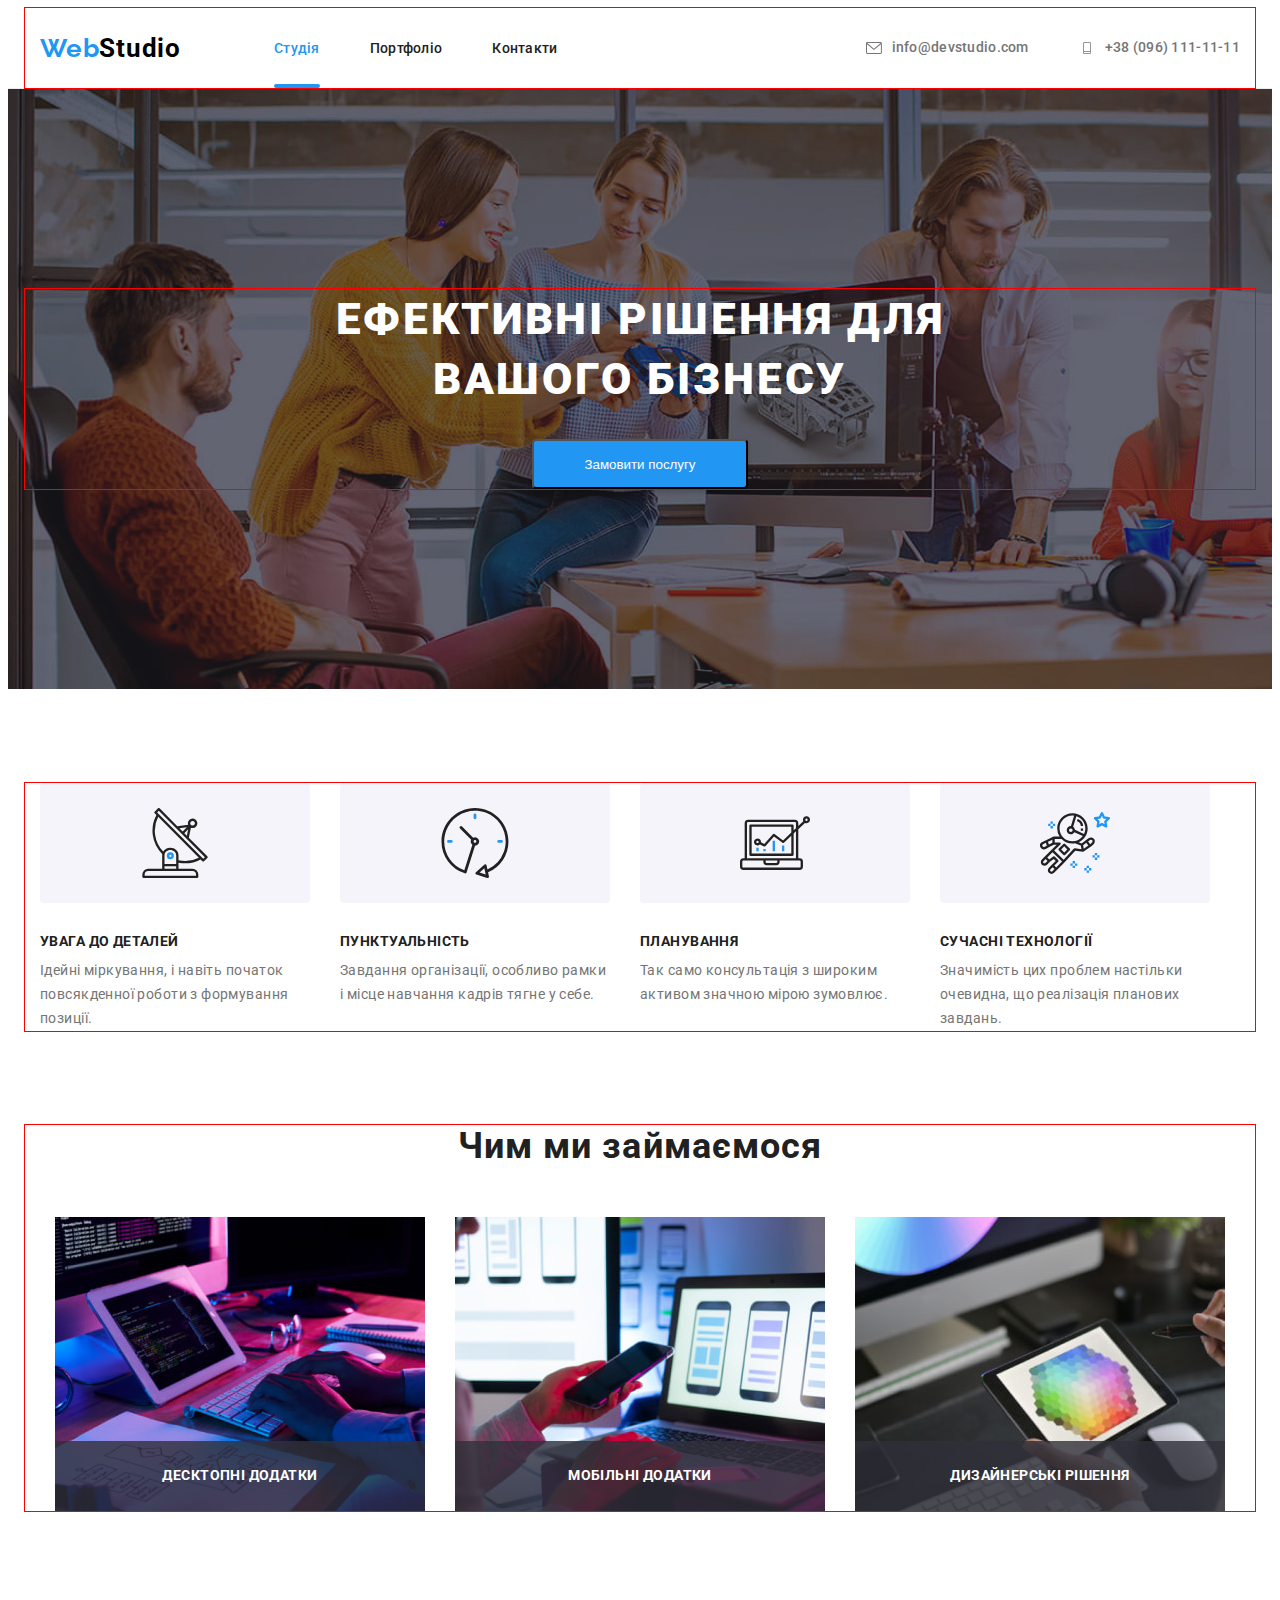
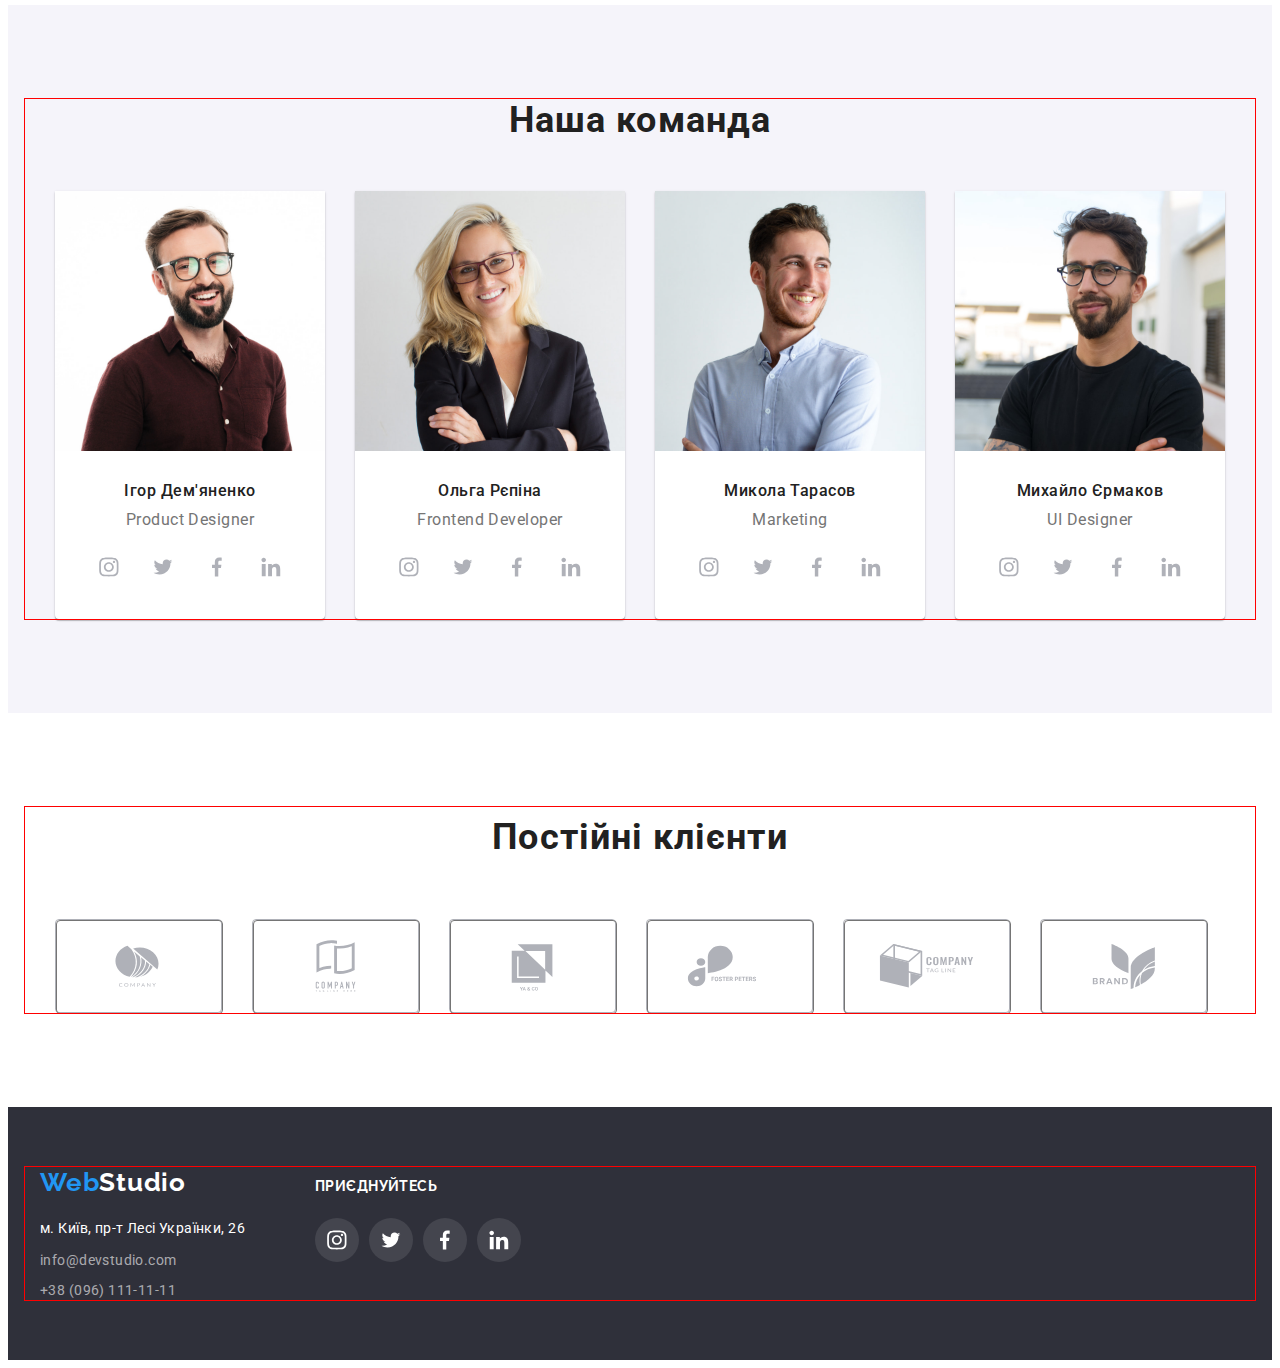
==== commit e474873a: "update css and html" ====
--- a/index.html
+++ b/index.html
@@ -77,10 +77,10 @@
       <section class="hero-section">
         <div class="container hero-container">
           <h1 class="hero-title">Ефективні рішення для вашого бізнесу</h1>
-          <button class="hero-button" type="button">Замовити послугу</button>
-          <div class="backdrop">
+          <button data-modal-open class="hero-button" type="button">Замовити послугу</button>
+          <div data-modal class="backdrop is-hidden">
             <div class="modal-wrapper">
-              <button class="modal-btn">
+              <button data-modal-close class="modal-btn">
                 <svg class="modal-icon" width="11" height="11"
                  viewBox="0 0 11 11" fill="none" 
                  xmlns="http://www.w3.org/2000/svg">
--- a/css/styles.css
+++ b/css/styles.css
@@ -288,6 +288,12 @@
 height: 100%;
 background: rgba(0, 0, 0, 0.2);
 }
+.backdrop.is-hidden{
+opacity:0;
+visibility:hidden ;
+pointer-events: none;
+}
+
 
 
 .modal-wrapper{
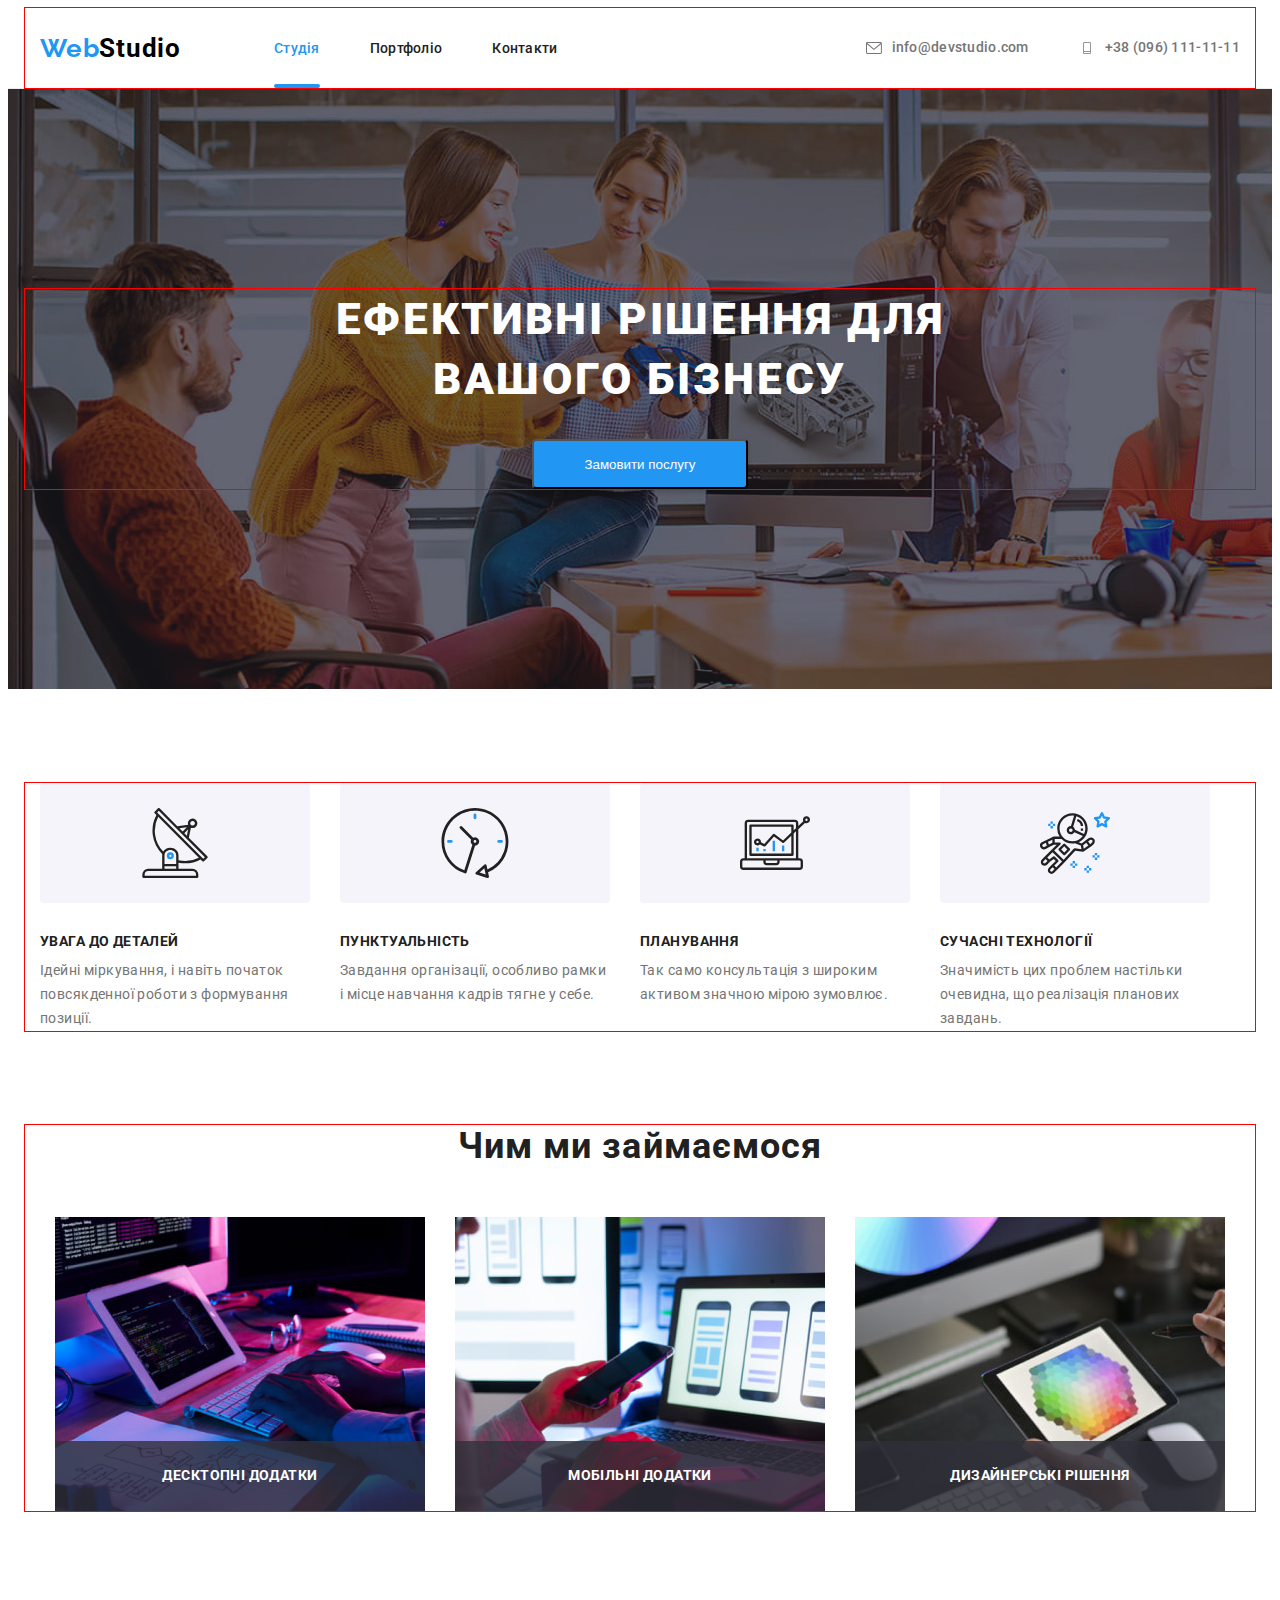
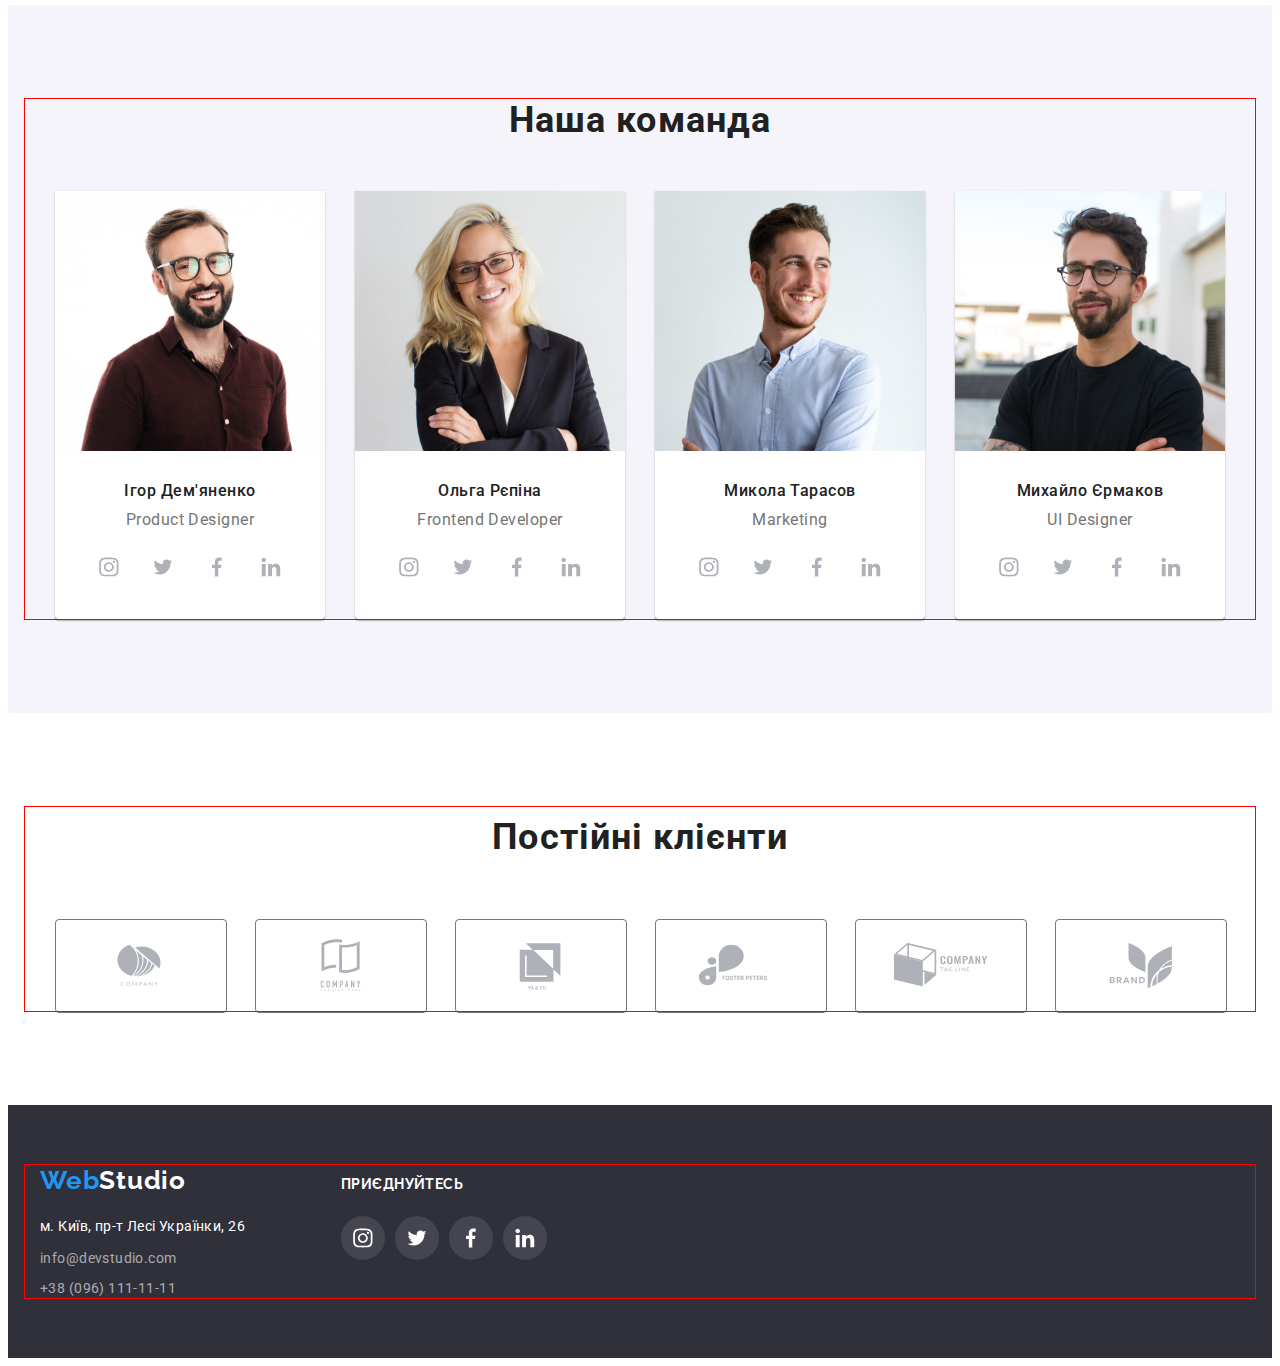
==== commit 10d227bf: "update css and studio html" ====
--- a/index.html
+++ b/index.html
@@ -159,10 +159,8 @@
               <img
                 src="./images/activity/img1.jpg"
                 alt="img1"
-                width="370"
-                ;
-                height="294"
-                ;
+                width="370";
+                height="294";
               />
               <p class="our-activity-label">Десктопні додатки</p>
             </li>
--- a/css/styles.css
+++ b/css/styles.css
@@ -14,7 +14,6 @@
   font-size: 14px;
   letter-spacing: 0.03em;
   line-height: 1.71;
-  letter-spacing: 0.03em;
   color: var(--main-text-color);
 }
 
@@ -38,7 +37,7 @@
 }
 
 .container {
-outline: 1px solid red;
+  outline: 1px solid red;
   width: 1200px;
 
   padding-left: 15px;
@@ -116,12 +115,10 @@
   font-weight: 500;
   line-height: normal;
   letter-spacing: 0.28px;
+  transition: color 250ms cubic-bezier(0.4, 0, 0.2, 1);
 }
 
 .header-link-nav {
-
-  
-
   display: block;
   padding-top: 32px;
   padding-bottom: 32px;
@@ -132,9 +129,10 @@
   font-weight: 500;
   line-height: normal;
   letter-spacing: 0.28px;
+  transition: color 250ms cubic-bezier(0.4, 0, 0.2, 1);
 }
 .header-link-nav-accent::after {
-  content: '';
+  content: "";
   display: block;
   width: 100%;
   border-radius: 2px;
@@ -166,6 +164,7 @@
   font-weight: 500;
   letter-spacing: 0.02em;
   color: var(--secondary-text-color);
+  transition: color 250ms cubic-bezier(0.4, 0, 0.2, 1);
 }
 
 .header-link-phone {
@@ -175,41 +174,36 @@
   font-weight: 500;
   letter-spacing: 0.02em;
   color: var(--secondary-text-color);
-}
-
-.header-link-nav-accent:hover {
-  color: var(--accent-color);
-}
+  transition: color 250ms cubic-bezier(0.4, 0, 0.2, 1);
+}
+
+.header-link-nav-accent:hover,
 .header-link-nav-accent:focus {
   color: var(--accent-color);
 }
-.header-link-nav:hover {
-  color: var(--accent-color);
-}
+
+.header-link-nav:hover,
 .header-link-nav:focus {
   color: var(--accent-color);
 }
 
-.header-link-mail:hover {
-  color: var(--accent-color);
-}
+.header-link-mail:hover,
 .header-link-mail:focus {
   color: var(--accent-color);
 }
-.header-link-mail:hover .header-icon {
+
+.header-link-mail:hover .header-icon,
+.header-link-mail:focus .header-icon {
   fill: var(--accent-color);
 }
-.header-link-mail:focus .header-icon {
-  color: var(--accent-color);
-}
-
-.header-link-phone:hover {
-  color: var(--accent-color);
-}
+
+.header-link-phone:hover,
 .header-link-phone:focus {
   color: var(--accent-color);
 }
-.header-link:hover .header-icon {
+
+.header-link:hover .header-icon,
+.header-link:focus .header-icon {
   fill: var(--accent-color);
 }
 
@@ -228,9 +222,11 @@
 
 .header-link-mail:hover {
   color: var(--accent-color);
+  transition: color 250ms cubic-bezier(0.4, 0, 0.2, 1);
 }
 .header-link-mail:focus {
   color: var(--accent-color);
+  transition: color 250ms cubic-bezier(0.4, 0, 0.2, 1);
 }
 
 /* Hero */
@@ -273,64 +269,93 @@
   background: var(--accent-color);
   color: #fff;
   box-shadow: 0px 4px 4px 0px rgba(0, 0, 0, 0.15);
+  /* transition: color 2250ms cubic-bezier(0.4, 0, 0.2, 1); */
 }
 .hero-button:hover {
   box-shadow: 0 4px 4px 0 rgba(0, 0, 0, 0.15);
   color: #fff;
   background-color: #1875c1;
+  transition: color 2250ms cubic-bezier(0.4, 0, 0.2, 1);
+}
+.hero-button:focus {
+  box-shadow: 0 4px 4px 0 rgba(0, 0, 0, 0.15);
+  color: #fff;
+  background-color: #1875c1;
+  transition: color 2250ms cubic-bezier(0.4, 0, 0.2, 1);
 }
 /* Modal button */
-.backdrop{
-position: fixed;
-top:0;
-left:0;
-width: 100%;
-height: 100%;
-background: rgba(0, 0, 0, 0.2);
-}
-.backdrop.is-hidden{
-opacity:0;
-visibility:hidden ;
-pointer-events: none;
-}
-
-
-
-.modal-wrapper{
-position: absolute;
-top:50%;
- left:50%;
-transform: translate(-50%,-50%); 
-border-radius: 4px;
-width: 528px;
-height: 581px;
-box-shadow: 0 2px 1px 0 rgba(0, 0, 0, 0.2), 0 1px 1px 0 rgba(0, 0, 0, 0.14), 0 1px 3px 0 rgba(0, 0, 0, 0.12);
-background: #fff;
-}
-
-
-
-.modal-btn{
-position: absolute;
-top: 8px;
-right: 8px;
- border-radius: 50%;
-
-background-color: #fff; 
-border: 1px solid rgba(203, 195, 195,0.5 );
-display: flex;
-align-items: center;
-justify-content: center;
-padding: 0;
-
-
-width: 30px;
-height: 30px;
-}
-.modal-icon{
+.backdrop {
+  z-index: 2;
+
+  position: fixed;
+  top: 0;
+  left: 0;
+  width: 100%;
+  height: 100%;
+  background: rgba(0, 0, 0, 0.2);
+
+  transition: opacity 420ms, visability 420ms;
+
+  transition-duration: 500ms;
+  transition-timing-function: ease-in-out;
+}
+
+/* ===============+++++++++++++ */
+
+.backdrop.is-hidden.modal-wrapper {
+  /* z-index: 2; */
+  transition: (-50%, -50%) scale(4);
+  opacity: 0;
+}
+.backdrop.modal-wrapper {
+  transition: (-50%, -50%), scale (1);
+  opacity: 1;
+}
+
+/* ++++++++++++++++++++++++ */
+.backdrop.is-hidden {
+  opacity: 0;
+  visibility: hidden;
+  pointer-events: none;
+}
+
+.modal-wrapper {
+  z-index: 2;
+
+  position: absolute;
+  top: 50%;
+  left: 50%;
+  transform: translate(-50%, -50%);
+  border-radius: 4px;
+  width: 528px;
+  height: 581px;
+  box-shadow: 0 2px 1px 0 rgba(0, 0, 0, 0.2), 0 1px 1px 0 rgba(0, 0, 0, 0.14),
+    0 1px 3px 0 rgba(0, 0, 0, 0.12);
+  background: #fff;
+
+  transition: transform 330ms ease-in-out 240ms;
+  opacity: transform 330ms ease-in-out 240ms;
+}
+
+.modal-btn {
+  position: absolute;
+  top: 8px;
+  right: 8px;
+  border-radius: 50%;
+
+  background-color: #fff;
+  border: 1px solid rgba(203, 195, 195, 0.5);
+  display: flex;
+  align-items: center;
+  justify-content: center;
+  padding: 0;
+
+  width: 30px;
+  height: 30px;
+}
+.modal-icon {
   fill: #000;
 }
-
 
 /* Our activity */
 
@@ -351,10 +376,10 @@
   justify-content: center;
   border-radius: 4px;
   width: 270px;
+  height: 120px;
   background: #f5f4fa;
   margin-bottom: 30px;
-  padding-top: 25px;
-  padding-bottom: 25px;
+
   fill: #212121;
 }
 /* ================== */
@@ -468,13 +493,18 @@
   justify-content: center;
 }
 .img-box-activity {
+  z-index: 1;
   position: relative;
+
   margin-right: 30px;
 }
+
 .img-box-activity:last-child {
   margin-right: 0px;
 }
 .our-activity-label {
+  z-index: 1;
+
   position: absolute;
   bottom: 0;
   left: 0;
@@ -483,10 +513,9 @@
   align-items: center;
   justify-content: center;
 
-  font-family: "Roboto", sans-serif;
-  font-weight: 700;
-  font-size: 14px;
-  letter-spacing: 0.03em;
+  font-family: var(--main-font);
+  font-weight: 700;
+
   text-transform: uppercase;
   text-align: center;
   color: #fff;
@@ -633,9 +662,11 @@
 
 .social-link:hover {
   background-color: var(--accent-color);
+  transition: background 250ms cubic-bezier(0.4, 0, 0.2, 1);
 }
 .social-link:focus {
   background-color: var(--accent-color);
+  transition: background 250ms cubic-bezier(0.4, 0, 0.2, 1);
 }
 .team-members-icon {
   fill: #afb1b8;
@@ -645,9 +676,11 @@
 }
 .social-link:hover .team-members-icon {
   fill: #fff;
+  transition: fill 250ms cubic-bezier(0.4, 0, 0.2, 1);
 }
 .social-link:focus .team-members-icon {
   fill: #fff;
+  transition: fill 250ms cubic-bezier(0.4, 0, 0.2, 1);
 }
 
 /* Regular customers  */
@@ -669,12 +702,9 @@
   /* display: flex;
   align-items: center;
   justify-content: center; */
-  flex-basis: calc((100% - 6 * 30px) / 6);
+
   width: 170px;
   height: 92px;
-
-  border: 1px solid #afb1b8;
-  border-radius: 4px;
 
   margin-right: 30px;
 }
@@ -700,10 +730,14 @@
 .regular-customers-item:hover {
   border: 1px solid var(--accent-color);
   border-radius: 4px;
+
+  transition: fill 250ms cubic-bezier(0.4, 0, 0.2, 1);
 }
 
 .regular-customers-item:hover .regular-costumers-icon-item {
   fill: var(--accent-color);
+
+  transition: fill 250ms cubic-bezier(0.4, 0, 0.2, 1);
 }
 
 .regular-costumers-icon-link:focus .regular-costumers-icon-item {
@@ -711,10 +745,13 @@
   border-radius: 4px;
 
   fill: var(--accent-color);
+  transition: fill 250ms cubic-bezier(0.4, 0, 0.2, 1);
 }
 .regular-customers-item:focus {
   border: 1px solid var(--accent-color);
   border-radius: 4px;
+
+  transition: fill 250ms cubic-bezier(0.4, 0, 0.2, 1);
 }
 
 .regular-customers-titel {
@@ -737,6 +774,10 @@
   display: flex;
   align-items: baseline;
 }
+.footer-main-container {
+  margin-right: 70px;
+}
+
 .logo-footer {
   display: block;
   text-decoration: none;
@@ -760,7 +801,6 @@
 .footer-text {
   font-style: normal;
   color: #fff;
-  margin-right: 70px;
 
   letter-spacing: 0.42px;
 
@@ -814,6 +854,9 @@
 .footer-social-link-item {
   margin-right: 10px;
 }
+.footer-social-link-item:last-child {
+  margin-right: 0;
+}
 
 .footer-social-link {
   display: flex;
@@ -826,9 +869,13 @@
 }
 .footer-social-link:hover {
   background-color: var(--accent-color);
+
+  transition: background 250ms cubic-bezier(0.4, 0, 0.2, 1);
 }
 .footer-social-link:focus {
   background-color: var(--accent-color);
+
+  transition: background 250ms cubic-bezier(0.4, 0, 0.2, 1);
 }
 
 .footer-social-icon {
@@ -878,14 +925,17 @@
 
 .portfolio-header-link:hover {
   color: var(--accent-color);
+  transition: color 250ms cubic-bezier(0.4, 0, 0.2, 1);
 }
 .portfolio-header-link:focus {
   color: var(--accent-color);
+
+  transition: color 250ms cubic-bezier(0.4, 0, 0.2, 1);
 }
 
 .portfolio-header-link-accent {
-position: relative;
-color: var(--accent-color);
+  position: relative;
+  color: var(--accent-color);
 
   display: block;
   padding-top: 32px;
@@ -898,7 +948,7 @@
   color: var(--accent-color);
 }
 .portfolio-header-link-accent::after {
-  content: '';
+  content: "";
   display: block;
   width: 100%;
   border-radius: 2px;
@@ -955,6 +1005,8 @@
 
   box-shadow: 0 2px 2px 0 rgba(0, 0, 0, 0.12), 0 1px 2px 0 rgba(0, 0, 0, 0.08),
     0 3px 1px 0 rgba(0, 0, 0, 0.1);
+
+  transition: background 250ms cubic-bezier(0.4, 0, 0.2, 1);
 }
 .filters-items-button:focus {
   background: var(--accent-color);
@@ -962,6 +1014,8 @@
 
   box-shadow: 0 2px 2px 0 rgba(0, 0, 0, 0.12), 0 1px 2px 0 rgba(0, 0, 0, 0.08),
     0 3px 1px 0 rgba(0, 0, 0, 0.1);
+
+  transition: background 250ms cubic-bezier(0.4, 0, 0.2, 1);
 }
 
 .filters-items-button-accent {
@@ -988,6 +1042,8 @@
 
   box-shadow: 0 2px 2px 0 rgba(0, 0, 0, 0.12), 0 1px 2px 0 rgba(0, 0, 0, 0.08),
     0 3px 1px 0 rgba(0, 0, 0, 0.1);
+
+  transition: background 250ms cubic-bezier(0.4, 0, 0.2, 1);
 }
 .filters-items-button-accent:focus {
   background: var(--accent-color);
@@ -995,6 +1051,8 @@
 
   box-shadow: 0 2px 2px 0 rgba(0, 0, 0, 0.12), 0 1px 2px 0 rgba(0, 0, 0, 0.08),
     0 3px 1px 0 rgba(0, 0, 0, 0.1);
+
+  transition: background 250ms cubic-bezier(0.4, 0, 0.2, 1);
 }
 /* Portfolio items */
 
@@ -1007,6 +1065,7 @@
   flex-wrap: wrap;
 }
 .portfolio-item {
+  position: relative;
   width: 370px;
   margin-right: 30px;
   margin-bottom: 30px;
@@ -1020,21 +1079,25 @@
   margin-bottom: 0;
 }
 
-.portfolio-item-blok:hover {
+.portfolio-item-link:hover {
+  display: block;
   box-shadow: 1px 4px 6px 0 rgba(0, 0, 0, 0.16), 0 4px 4px 0 rgba(0, 0, 0, 0.06),
     0 1px 1px 0 rgba(0, 0, 0, 0.12);
   background: #fff;
-  border: 1px solid #eee;
-}
-.portfolio-item-blok:focus {
+
+  transition: background 250ms cubic-bezier(0.4, 0, 0.2, 1);
+}
+.portfolio-item-link:focus {
+  display: block;
   box-shadow: 1px 4px 6px 0 rgba(0, 0, 0, 0.16), 0 4px 4px 0 rgba(0, 0, 0, 0.06),
     0 1px 1px 0 rgba(0, 0, 0, 0.12);
   background: #fff;
-  border: 1px solid #eee;
-}
-
-.portfoli-item-link {
-  /* display: block; */
+
+  transition: background 250ms cubic-bezier(0.4, 0, 0.2, 1);
+}
+
+.portfolio-item-link {
+  display: block;
   text-decoration: none;
 }
 
@@ -1075,3 +1138,49 @@
 /* .portfolio-header-icon:hover{
   fill: var(--accent-color);
 } */
+
+/* PORTFOLIO ANIMATION */
+.description {
+  position: absolute;
+  bottom: 0;
+  width: 370px;
+  height: 294px;
+  background-color: rgba(33, 150, 243, 0.9);
+  display: flex;
+  align-items: center;
+  justify-content: center;
+
+  opacity: 0;
+  visibility: 0;
+}
+
+.description-text {
+  font-family: "Roboto", sans-serif;
+  font-weight: 400;
+  font-size: 18px;
+  line-height: 1.55556;
+  letter-spacing: 0.03em;
+  color: #fff;
+
+  width: 322px;
+  height: 168px;
+  background-color: rgba(33, 150, 243, 0.9);
+}
+.portfolio-item-link:hover .description {
+  transform: translateY(-110px);
+  opacity: 1;
+  visibility: 1;
+  transition-property: rgba(33, 150, 243, 0.9);
+  transition-duration: 250ms;
+
+  /* transition: color 250ms cubic-bezier(0.4, 0, 0.2, 1);  */
+}
+.portfolio-item-link:focus .description {
+  transform: translateY(-110px);
+  opacity: 1;
+  visibility: 1;
+  transition-property: rgba(33, 150, 243, 0.9);
+  transition-duration: 250ms;
+
+  /* transition: color 250ms cubic-bezier(0.4, 0, 0.2, 1);  */
+}
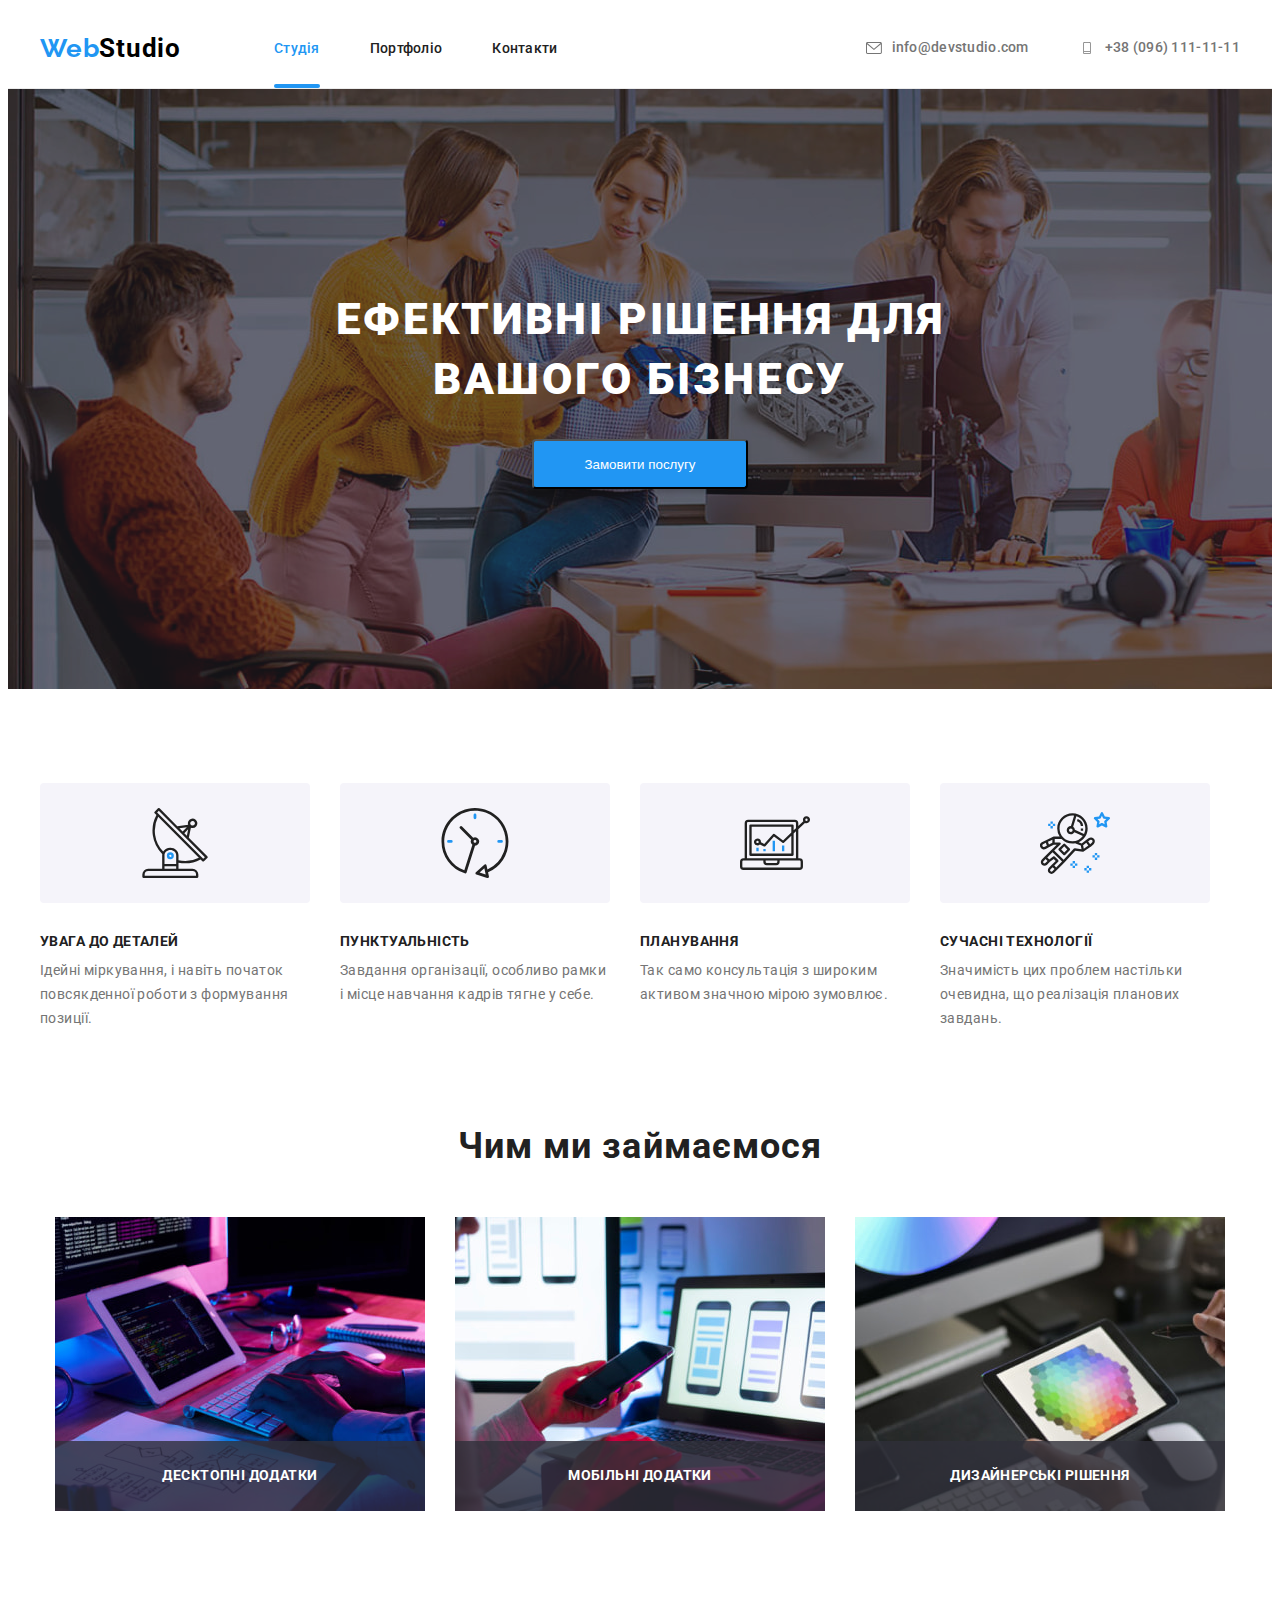
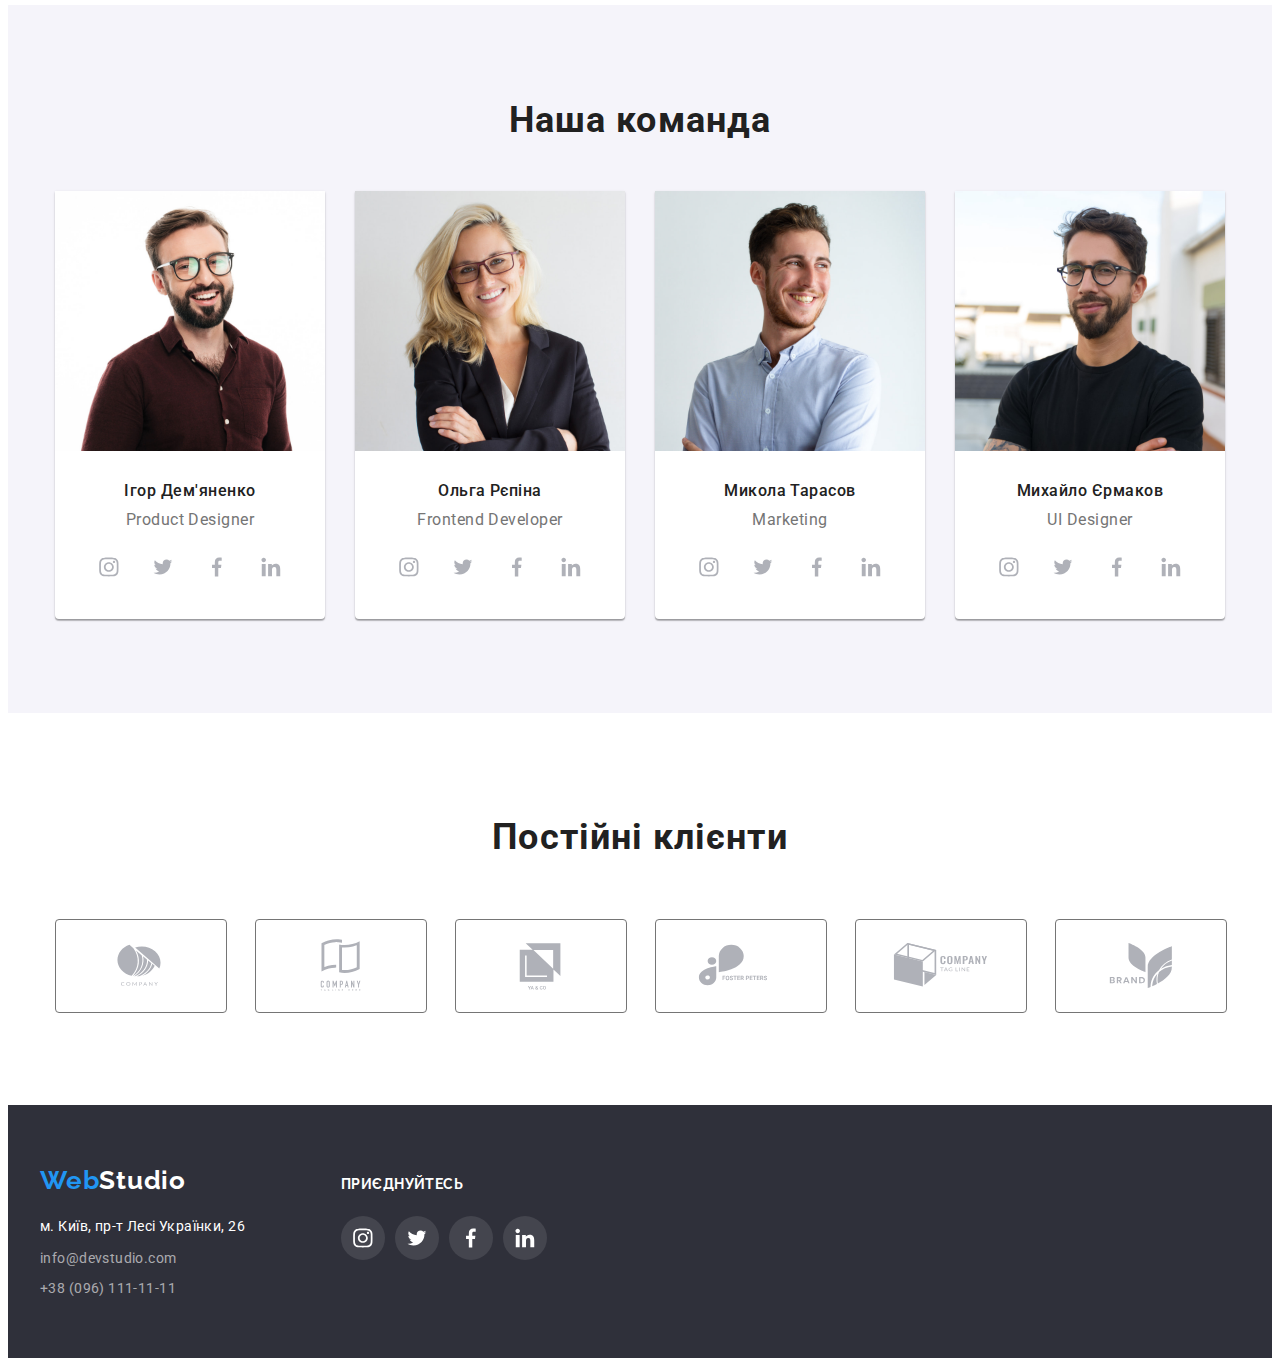
==== commit b9da47c1: "Update css and index html" ====
--- a/index.html
+++ b/index.html
@@ -529,9 +529,10 @@
              target="_blank"
              rel="noopener no-referrer"
              aria-label="іконка client1">
-            <svg class="regular-costumers-icon" width="106";
-                height="60";>
-              <use class="regular-costumers-icon-item" href="./images/sprite2.svg#icon-client1"></use>
+            <svg class="regular-costumers-icon-item"
+            width="106"
+            height="60">
+             <use class="regular-costumers-icon"  href="./images/sprite2.svg#icon-client1"></use>
             </svg>
           </a>
           </li>
@@ -541,9 +542,10 @@
             target="_blank"
             rel="noopener no-referrer"
             aria-label="іконка client2">
-               <svg class="regular-costumers-icon" width="106";
-                height="60";>
-              <use class="regular-costumers-icon-item" href="./images/sprite2.svg#icon-client2"></use>
+               <svg class="regular-costumers-icon-item"
+                width="106"
+            height="60">
+              <use class="regular-costumers-icon" href="./images/sprite2.svg#icon-client2"></use>
             </svg>
             </a>
           </li>
@@ -553,9 +555,10 @@
             target="_blank"
             rel="noopener no-referrer"
             aria-label="іконка client3">
-                       <svg class="regular-costumers-icon" width="106";
-                height="60";>
-              <use class="regular-costumers-icon-item" href="./images/sprite2.svg#icon-client3"></use>
+                       <svg class="regular-costumers-icon-item"
+               width="106"
+            height="60">
+              <use class="regular-costumers-icon" href="./images/sprite2.svg#icon-client3"></use>
             </svg>
             </a>
           </li>
@@ -565,9 +568,10 @@
             target="_blank"
             rel="noopener no-referrer"
             aria-label="іконка client4">
-                    <svg class="regular-costumers-icon" width="106";
-                height="60";>
-              <use class="regular-costumers-icon-item" href="./images/sprite2.svg#icon-client4"></use>
+                    <svg class="regular-costumers-icon-item"
+               width="106"
+            height="60">
+              <use class="regular-costumers-icon" href="./images/sprite2.svg#icon-client4"></use>
             </svg>
             </a>
           </li>
@@ -577,9 +581,10 @@
             target="_blank"
             rel="noopener no-referrer"
             aria-label="іконка client5">
-                     <svg class="regular-costumers-icon" width="106";
-                height="60";>
-              <use class="regular-costumers-icon-item" href="./images/sprite2.svg#icon-client5"></use>
+                     <svg class="regular-costumers-icon-item"
+                      width="106"
+            height="60">
+              <use class="regular-costumers-icon" href="./images/sprite2.svg#icon-client5"></use>
             </svg>
             </a>
           </li>
@@ -589,9 +594,10 @@
             target="_blank"
             rel="noopener no-referrer"
             aria-label="іконка client6">
-            <svg class="regular-costumers-icon" width="106";
-                height="60";>
-              <use class="regular-costumers-icon-item" href="./images/sprite2.svg#icon-client6"></use>
+            <svg class="regular-costumers-icon-item"
+              width="106"
+            height="60">
+              <use class="regular-costumers-icon" href="./images/sprite2.svg#icon-client6"></use>
             </svg>
             </a>
           </li>
--- a/css/styles.css
+++ b/css/styles.css
@@ -37,7 +37,7 @@
 }
 
 .container {
-  outline: 1px solid red;
+  /* outline: 1px solid red; */
   width: 1200px;
 
   padding-left: 15px;
@@ -164,7 +164,6 @@
   font-weight: 500;
   letter-spacing: 0.02em;
   color: var(--secondary-text-color);
-  transition: color 250ms cubic-bezier(0.4, 0, 0.2, 1);
 }
 
 .header-link-phone {
@@ -174,7 +173,6 @@
   font-weight: 500;
   letter-spacing: 0.02em;
   color: var(--secondary-text-color);
-  transition: color 250ms cubic-bezier(0.4, 0, 0.2, 1);
 }
 
 .header-link-nav-accent:hover,
@@ -191,42 +189,31 @@
 .header-link-mail:focus {
   color: var(--accent-color);
 }
-
+.header-link-phone:hover,
+.header-link-phone:focus {
+  color: var(--accent-color);
+}
+/* Header icons */
+
+.header-link {
+  display: flex;
+  align-items: center;
+  color: var(--secondary-text-color);
+  transition: color 250ms cubic-bezier(0.4, 0, 0.2, 1);
+}
+
+.header-icon {
+  margin-right: 10px;
+  fill: var(--secondary-text-color);
+  transition: fill 250ms cubic-bezier(0.4, 0, 0.2, 1);
+}
 .header-link-mail:hover .header-icon,
 .header-link-mail:focus .header-icon {
   fill: var(--accent-color);
 }
-
-.header-link-phone:hover,
-.header-link-phone:focus {
-  color: var(--accent-color);
-}
-
-.header-link:hover .header-icon,
-.header-link:focus .header-icon {
+.header-link-phone:hover .header-icon,
+.header-link-phone:focus .header-icon {
   fill: var(--accent-color);
-}
-
-/* Header icons */
-
-.header-link {
-  display: flex;
-  align-items: center;
-  color: var(--secondary-text-color);
-}
-
-.header-icon {
-  margin-right: 10px;
-  fill: currentColor;
-}
-
-.header-link-mail:hover {
-  color: var(--accent-color);
-  transition: color 250ms cubic-bezier(0.4, 0, 0.2, 1);
-}
-.header-link-mail:focus {
-  color: var(--accent-color);
-  transition: color 250ms cubic-bezier(0.4, 0, 0.2, 1);
 }
 
 /* Hero */
@@ -269,20 +256,15 @@
   background: var(--accent-color);
   color: #fff;
   box-shadow: 0px 4px 4px 0px rgba(0, 0, 0, 0.15);
-  /* transition: color 2250ms cubic-bezier(0.4, 0, 0.2, 1); */
-}
-.hero-button:hover {
-  box-shadow: 0 4px 4px 0 rgba(0, 0, 0, 0.15);
-  color: #fff;
-  background-color: #1875c1;
-  transition: color 2250ms cubic-bezier(0.4, 0, 0.2, 1);
-}
+  transition: background 250ms cubic-bezier(0.4, 0, 0.2, 1);
+}
+.hero-button:hover,
 .hero-button:focus {
   box-shadow: 0 4px 4px 0 rgba(0, 0, 0, 0.15);
   color: #fff;
   background-color: #1875c1;
-  transition: color 2250ms cubic-bezier(0.4, 0, 0.2, 1);
-}
+}
+
 /* Modal button */
 .backdrop {
   z-index: 2;
@@ -294,38 +276,27 @@
   height: 100%;
   background: rgba(0, 0, 0, 0.2);
 
-  transition: opacity 420ms, visability 420ms;
-
-  transition-duration: 500ms;
-  transition-timing-function: ease-in-out;
-}
-
-/* ===============+++++++++++++ */
-
-.backdrop.is-hidden.modal-wrapper {
-  /* z-index: 2; */
-  transition: (-50%, -50%) scale(4);
-  opacity: 0;
-}
-.backdrop.modal-wrapper {
-  transition: (-50%, -50%), scale (1);
-  opacity: 1;
-}
-
-/* ++++++++++++++++++++++++ */
+  transition: visibility 250ms cubic-bezier(0.4, 0, 0.2, 1),
+    opacity 250ms cubic-bezier(0.4, 0, 0.2, 1);
+}
 .backdrop.is-hidden {
   opacity: 0;
   visibility: hidden;
   pointer-events: none;
 }
 
+/* ===============+++++++++++++ */
+
+.backdrop.is-hidden .modal-wrapper {
+  transform: translate(-50%, -50%) scale(0.2);
+}
+
+/* ++++++++++++++++++++++++ */
 .modal-wrapper {
-  z-index: 2;
-
   position: absolute;
   top: 50%;
   left: 50%;
-  transform: translate(-50%, -50%);
+  /* transform: translate(-50%, -50%); */
   border-radius: 4px;
   width: 528px;
   height: 581px;
@@ -333,8 +304,12 @@
     0 1px 3px 0 rgba(0, 0, 0, 0.12);
   background: #fff;
 
-  transition: transform 330ms ease-in-out 240ms;
-  opacity: transform 330ms ease-in-out 240ms;
+  transform: translate(-50%, -50%) scale(1);
+
+  transition: 250ms cubic-bezier(0.4, 0, 0.2, 1);
+}
+.modal-wrapper.is-hidden {
+  transition: transform 300ms ease-in-out 200ms, opacity 300ms ease-in-out 200ms;
 }
 
 .modal-btn {
@@ -656,31 +631,24 @@
   align-items: center;
   width: 44px;
   height: 44px;
-
   border-radius: 50%;
-}
-
-.social-link:hover {
-  background-color: var(--accent-color);
+
   transition: background 250ms cubic-bezier(0.4, 0, 0.2, 1);
 }
+
+.social-link:hover,
 .social-link:focus {
   background-color: var(--accent-color);
-  transition: background 250ms cubic-bezier(0.4, 0, 0.2, 1);
-}
+}
+
 .team-members-icon {
   fill: #afb1b8;
-}
-.team-members-icon-accent {
-  fill: #fff;
-}
-.social-link:hover .team-members-icon {
-  fill: #fff;
   transition: fill 250ms cubic-bezier(0.4, 0, 0.2, 1);
 }
+
+.social-link:hover .team-members-icon,
 .social-link:focus .team-members-icon {
   fill: #fff;
-  transition: fill 250ms cubic-bezier(0.4, 0, 0.2, 1);
 }
 
 /* Regular customers  */
@@ -699,10 +667,6 @@
   margin-top: 50px;
 }
 .regular-customers-item {
-  /* display: flex;
-  align-items: center;
-  justify-content: center; */
-
   width: 170px;
   height: 92px;
 
@@ -714,7 +678,9 @@
 }
 
 .regular-costumers-icon {
+  align-items: center;
   fill: #afb1b8;
+  transition: fill 250ms cubic-bezier(0.4, 0, 0.2, 1);
 }
 
 .regular-costumers-icon-link {
@@ -725,33 +691,19 @@
   height: 100%;
   border: 1px solid var(--secondary-text-color);
   border-radius: 4px;
-}
-
-.regular-customers-item:hover {
+  transition: border 250ms cubic-bezier(0.4, 0, 0.2, 1);
+}
+
+.regular-costumers-icon-link:hover .regular-costumers-icon,
+.regular-costumers-icon-link:focus .regular-costumers-icon {
   border: 1px solid var(--accent-color);
   border-radius: 4px;
-
-  transition: fill 250ms cubic-bezier(0.4, 0, 0.2, 1);
-}
-
-.regular-customers-item:hover .regular-costumers-icon-item {
   fill: var(--accent-color);
-
-  transition: fill 250ms cubic-bezier(0.4, 0, 0.2, 1);
-}
-
-.regular-costumers-icon-link:focus .regular-costumers-icon-item {
+}
+.regular-costumers-icon-link:hover,
+.regular-costumers-icon-link:focus {
   border: 1px solid var(--accent-color);
   border-radius: 4px;
-
-  fill: var(--accent-color);
-  transition: fill 250ms cubic-bezier(0.4, 0, 0.2, 1);
-}
-.regular-customers-item:focus {
-  border: 1px solid var(--accent-color);
-  border-radius: 4px;
-
-  transition: fill 250ms cubic-bezier(0.4, 0, 0.2, 1);
 }
 
 .regular-customers-titel {
@@ -826,11 +778,11 @@
   flex-shrink: 0;
   color: rgba(255, 255, 255, 0.6);
   letter-spacing: 0.42px;
-}
-
-.footer-link:hover {
-  color: var(--accent-color);
-}
+
+  transition: color 250ms cubic-bezier(0.4, 0, 0.2, 1);
+}
+
+.footer-link:hover,
 .footer-link:focus {
   color: var(--accent-color);
 }
@@ -866,16 +818,12 @@
   height: 44px;
   background-color: rgba(255, 255, 255, 0.1);
   border-radius: 50%;
-}
-.footer-social-link:hover {
-  background-color: var(--accent-color);
 
   transition: background 250ms cubic-bezier(0.4, 0, 0.2, 1);
 }
+.footer-social-link:hover,
 .footer-social-link:focus {
   background-color: var(--accent-color);
-
-  transition: background 250ms cubic-bezier(0.4, 0, 0.2, 1);
 }
 
 .footer-social-icon {
@@ -921,16 +869,13 @@
   font-weight: 500;
   line-height: normal;
   letter-spacing: 0.28px;
-}
-
-.portfolio-header-link:hover {
-  color: var(--accent-color);
+
   transition: color 250ms cubic-bezier(0.4, 0, 0.2, 1);
 }
+
+.portfolio-header-link:hover,
 .portfolio-header-link:focus {
   color: var(--accent-color);
-
-  transition: color 250ms cubic-bezier(0.4, 0, 0.2, 1);
 }
 
 .portfolio-header-link-accent {
@@ -997,25 +942,17 @@
   padding-bottom: 6px;
   padding-right: 22px;
   padding-left: 22px;
-}
-
-.filters-items-button:hover {
-  background: var(--accent-color);
-  color: #fff;
-
-  box-shadow: 0 2px 2px 0 rgba(0, 0, 0, 0.12), 0 1px 2px 0 rgba(0, 0, 0, 0.08),
-    0 3px 1px 0 rgba(0, 0, 0, 0.1);
-
-  transition: background 250ms cubic-bezier(0.4, 0, 0.2, 1);
-}
+
+  transition: 2250ms cubic-bezier(0.4, 0, 0.2, 1);
+}
+
+.filters-items-button:hover,
 .filters-items-button:focus {
   background: var(--accent-color);
   color: #fff;
 
   box-shadow: 0 2px 2px 0 rgba(0, 0, 0, 0.12), 0 1px 2px 0 rgba(0, 0, 0, 0.08),
     0 3px 1px 0 rgba(0, 0, 0, 0.1);
-
-  transition: background 250ms cubic-bezier(0.4, 0, 0.2, 1);
 }
 
 .filters-items-button-accent {
@@ -1035,24 +972,16 @@
   padding-bottom: 6px;
   padding-right: 25px;
   padding-left: 25px;
-}
-.filters-items-button-accent:hover {
-  background: var(--accent-color);
-  color: #fff;
-
-  box-shadow: 0 2px 2px 0 rgba(0, 0, 0, 0.12), 0 1px 2px 0 rgba(0, 0, 0, 0.08),
-    0 3px 1px 0 rgba(0, 0, 0, 0.1);
-
-  transition: background 250ms cubic-bezier(0.4, 0, 0.2, 1);
-}
+
+  transition: 250ms cubic-bezier(0.4, 0, 0.2, 1);
+}
+.filters-items-button-accent:hover,
 .filters-items-button-accent:focus {
   background: var(--accent-color);
   color: #fff;
 
   box-shadow: 0 2px 2px 0 rgba(0, 0, 0, 0.12), 0 1px 2px 0 rgba(0, 0, 0, 0.08),
     0 3px 1px 0 rgba(0, 0, 0, 0.1);
-
-  transition: background 250ms cubic-bezier(0.4, 0, 0.2, 1);
 }
 /* Portfolio items */
 
@@ -1084,21 +1013,19 @@
   box-shadow: 1px 4px 6px 0 rgba(0, 0, 0, 0.16), 0 4px 4px 0 rgba(0, 0, 0, 0.06),
     0 1px 1px 0 rgba(0, 0, 0, 0.12);
   background: #fff;
-
-  transition: background 250ms cubic-bezier(0.4, 0, 0.2, 1);
 }
 .portfolio-item-link:focus {
   display: block;
   box-shadow: 1px 4px 6px 0 rgba(0, 0, 0, 0.16), 0 4px 4px 0 rgba(0, 0, 0, 0.06),
     0 1px 1px 0 rgba(0, 0, 0, 0.12);
   background: #fff;
-
-  transition: background 250ms cubic-bezier(0.4, 0, 0.2, 1);
 }
 
 .portfolio-item-link {
   display: block;
   text-decoration: none;
+
+  transition: 250ms cubic-bezier(0.4, 0, 0.2, 1);
 }
 
 .portfolio-item-title {
@@ -1129,29 +1056,33 @@
   color: var(--secondary-text-color);
 }
 
-/* portfoli header icons */
-
-.portfolio-header-icon {
-  fill: var(--secondary-text-color);
-  margin-right: 10px;
-}
-/* .portfolio-header-icon:hover{
-  fill: var(--accent-color);
-} */
-
 /* PORTFOLIO ANIMATION */
+.description-blok {
+  position: relative;
+  overflow: hidden;
+}
 .description {
   position: absolute;
+  width: 100%;
+  height: 100%;
   bottom: 0;
-  width: 370px;
-  height: 294px;
-  background-color: rgba(33, 150, 243, 0.9);
-  display: flex;
-  align-items: center;
-  justify-content: center;
-
-  opacity: 0;
-  visibility: 0;
+  left: 0;
+  display: block;
+  color: var(--logo-whitecolor);
+  background-color: #2196f3e5;
+  padding-left: 24px;
+  padding-top: 63px;
+  padding-right: 24px;
+  padding-bottom: 63px;
+  font-size: 18px;
+  font-weight: 400;
+  line-height: 1.6;
+  letter-spacing: 0.03em;
+  text-align: left;
+  transform: translateY(100%);
+  transition-duration: 250ms;
+  transition-timing-function: cubic-bezier(0.4, 0, 0.2, 1);
+  transition-property: rgba(33, 150, 243, 0.9);
 }
 
 .description-text {
@@ -1166,21 +1097,9 @@
   height: 168px;
   background-color: rgba(33, 150, 243, 0.9);
 }
-.portfolio-item-link:hover .description {
-  transform: translateY(-110px);
+.portfolio-item-link:hover .description,
+.portfolio-item-link:focus .description {
+  transform: translateY(0);
   opacity: 1;
   visibility: 1;
-  transition-property: rgba(33, 150, 243, 0.9);
-  transition-duration: 250ms;
-
-  /* transition: color 250ms cubic-bezier(0.4, 0, 0.2, 1);  */
-}
-.portfolio-item-link:focus .description {
-  transform: translateY(-110px);
-  opacity: 1;
-  visibility: 1;
-  transition-property: rgba(33, 150, 243, 0.9);
-  transition-duration: 250ms;
-
-  /* transition: color 250ms cubic-bezier(0.4, 0, 0.2, 1);  */
-}
+}
